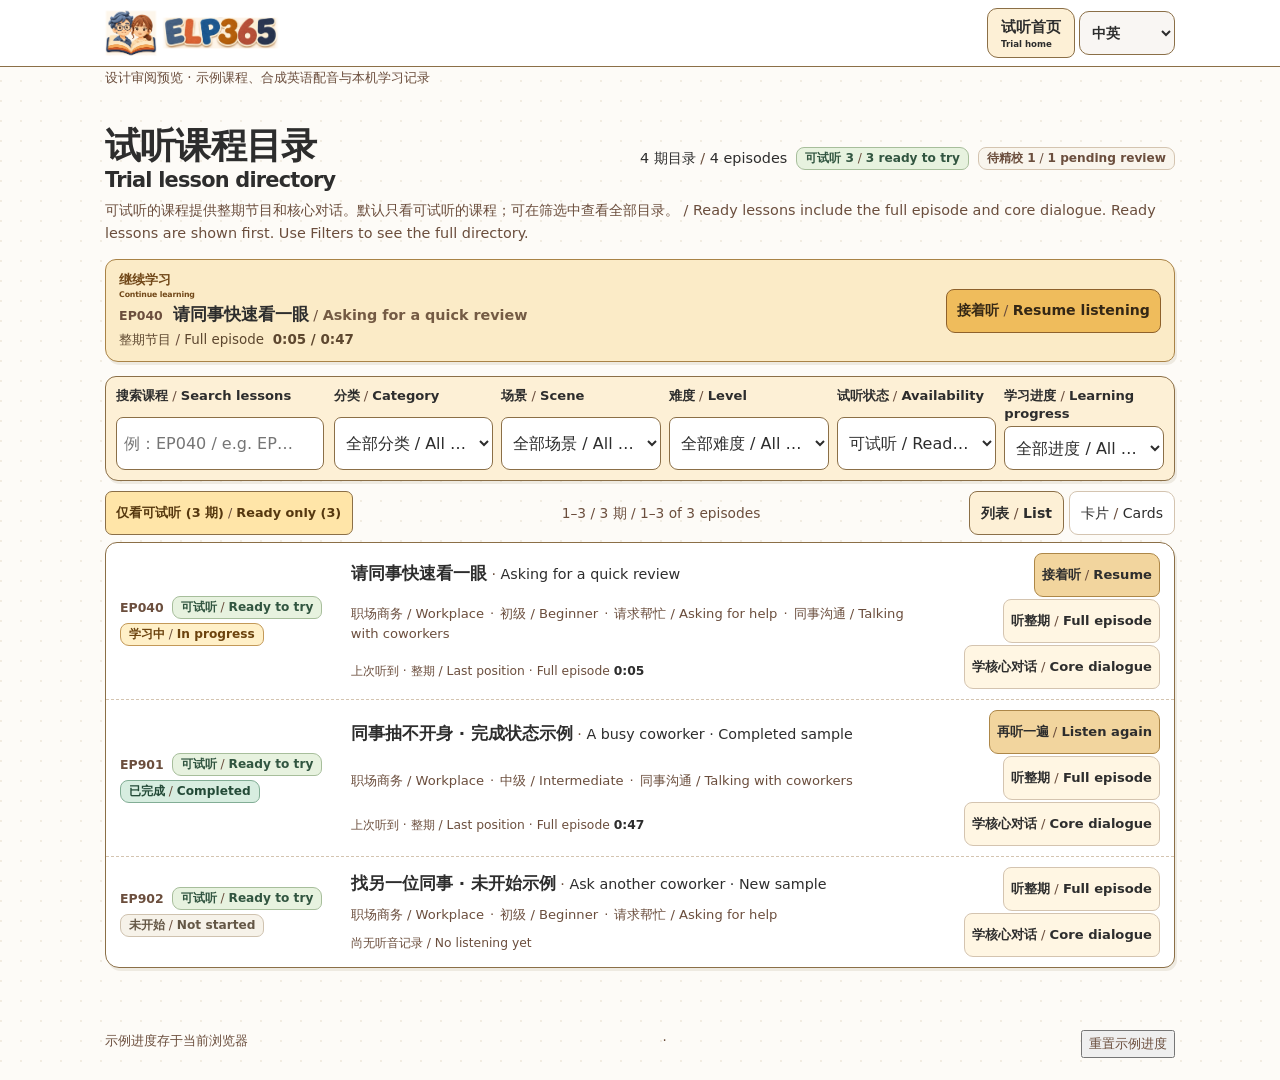
==== web/preview.html @ 99f01f4f "Add runnable ELP365 learner review preview" ====
<!doctype html>
<html lang="zh-CN">
<head>
  <meta charset="utf-8">
  <meta name="viewport" content="width=device-width,initial-scale=1">
  <title>ELP365 · 学员端审阅预览</title>
  <link rel="icon" href="./assets/elp365-logo.webp">
  <link rel="stylesheet" href="./style.css">
  <link rel="stylesheet" href="./episode-study.css">
  <link rel="stylesheet" href="./trial-directory.css">
  <link rel="stylesheet" href="./scene-render.css">
  <link rel="stylesheet" href="./member.css">
  <link rel="stylesheet" href="./brand.css">
  <script src="./preview-fixtures/recording.js" defer></script>
  <script src="./preview-fixtures/demo.js" defer></script>
  <script src="./host-motion.js" defer></script>
  <script src="./scene-render.js" defer></script>
  <script src="./episode-study.js" defer></script>
  <script src="./trial-audio.js" defer></script>
  <script src="./ep040-language.js" defer></script>
  <script src="./trial-directory.js" defer></script>
  <script src="./app.js" defer></script>
</head>
<body>
  <a class="skip" href="#content">跳到主要内容</a>
  <header class="mast">
    <div class="shell mast-inner">
      <a class="brand elp365-brand" href="#study" aria-label="ELP365">
        <span class="elp365-book" aria-hidden="true"><img src="./assets/elp365-logo.webp" alt=""></span>
        <span class="elp365-wordmark" aria-hidden="true"><img src="./assets/elp365-logo.webp" alt=""></span>
      </a>
      <nav class="main-nav" aria-label="主导航">
        <a id="nav-study" href="#study">学习</a>
        <a id="nav-resources" href="#resources">资源台账</a>
      </nav>
    </div>
  </header>
  <p class="shell tiny">设计审阅预览 · 示例课程、合成英语配音与本机学习记录</p>
  <main id="content" class="shell" tabindex="-1"><p class="loading">正在打开学习室…</p></main>
  <footer class="shell site-foot"><span id="member-sync" role="status">示例进度存于当前浏览器</span> · <button type="button" id="reset-demo">重置示例进度</button></footer>
  <audio id="episode-audio" preload="metadata"></audio>
  <audio id="episode-full-audio" preload="metadata"></audio>
  <noscript>此学习室需要启用 JavaScript。</noscript>
</body>
</html>
---- web/style.css ----
:root{
  --canvas:#fdfbf7;--paper:#ffffff;--paper-2:#f9f6f3;--ink:#2d2d2d;--dim:#6b4e3d;--line:#d4c4b0;--pen:#8b6f47;
  --amber:#e8a832;--amber-deep:#c89b5e;--amber-soft:#fdf0d6;--amber-pale:#fff6e3;
  --soft:#e7f2df;--ok:#3f6b4e;--forest:#3f6b4e;--green:#4a6b52;--light:#fffaf0;--mint:#6b9b83;
  --gold:#ffefd2;--rust:#8a3f33;--rose:#fbe7e0;--shadow:2px 3px 0 #8b6f4726;
  color-scheme:light;
}
*{box-sizing:border-box}
html{scroll-behavior:smooth}
body{margin:0;background:radial-gradient(circle at 1px 1px,#b1936a26 .75px,transparent 1px) 0 0/20px 20px,var(--canvas);color:var(--ink);font:16px/1.6 Inter,"Segoe UI",system-ui,"PingFang SC","Microsoft YaHei",sans-serif}
button,input,select,textarea{font:inherit;color:inherit}
a{color:inherit;text-underline-offset:4px}
button,a,input,select,textarea{touch-action:manipulation}
:focus-visible{outline:2px solid #b9861a;outline-offset:3px}
[hidden]{display:none!important}
h1,h2,h3,p{margin:0}
h1,h2,h3{text-wrap:balance}
p{text-wrap:pretty}
h1{font-size:clamp(28px,4.5vw,45px);line-height:1.22;letter-spacing:-.022em}
h2{font-size:clamp(22px,3vw,29px);line-height:1.3;letter-spacing:-.012em}
h3{font-size:1.05rem;line-height:1.45}
.shell{width:min(1150px,100%);margin-inline:auto;padding-inline:clamp(14px,4vw,40px)}
.skip{position:absolute;left:12px;top:-60px;background:var(--paper);padding:8px;z-index:5}
.skip:focus{top:6px}
.mast{border-bottom:1.5px solid var(--pen);background:var(--paper)}
.mast-inner{min-height:66px;display:flex;gap:clamp(10px,3vw,35px);align-items:center}
.brand{display:inline-flex;align-items:center;gap:9px;text-decoration:none;font-weight:760;letter-spacing:.025em;white-space:nowrap}
.brand-mark{width:36px;height:36px;flex:none}
.main-nav{display:flex;align-items:center;gap:4px;margin-left:auto}
.main-nav a{display:inline-flex;align-items:center;min-height:44px;padding:7px 13px;border:1px solid transparent;border-radius:10px 12px 8px 11px;font-weight:650;font-size:.93rem;text-decoration:none;white-space:nowrap}
.main-nav a[aria-current]{background:var(--amber-soft);border-color:var(--pen)}
.main-nav a:hover{background:#fdf1d8}
.local{font-size:.83rem;color:var(--dim);white-space:nowrap}
.local i{display:inline-block;width:7px;height:7px;border-radius:50%;background:var(--amber)}
main{min-height:70vh;padding-top:clamp(18px,3vw,35px);padding-bottom:48px}
.site-foot{display:flex;justify-content:space-between;gap:8px;color:var(--dim);font-size:.83rem;padding-block:14px 22px}
.loading,.muted{color:var(--dim)}
.tiny{font-size:.84rem;color:var(--dim)}
.hero{position:relative;border:1.6px solid var(--pen);border-radius:26px 22px 25px 19px / 19px 24px 20px 24px;background:linear-gradient(160deg,#fff8e8,#fdeccd);color:var(--ink);padding:clamp(16px,4.4vw,42px);display:grid;grid-template-columns:minmax(0,1.48fr) minmax(0,.9fr);gap:15px;align-items:center;box-shadow:var(--shadow)}
.hero::before{content:"";position:absolute;top:-6px;left:28px;width:62px;height:13px;background:#ecc87f99;border:1px solid #c08a4e8c;border-radius:2px 4px 2px 3px;transform:rotate(-6deg);pointer-events:none}
.hero h1{font-size:clamp(32px,5.8vw,61px)}
.hero h1 span{display:inline-block;position:relative;white-space:nowrap}
.hero h1 span::after{content:"";position:absolute;bottom:-.12em;left:0;right:9%;height:.16em;border-top:.05em solid #d59a33;border-radius:58%;transform:rotate(-4deg)}
.hero .button{margin-top:20px}
.trial-hero h1{font-size:clamp(1.75rem,5vw,2.9rem);margin-top:10px;letter-spacing:-.02em}
.trial-hero .en-title{color:var(--dim);margin:5px 0 10px}
.trial-hero .ep-blind-cover{margin:0;background:#fff8e8}
.trial-goal{margin:12px 0}
.trial-hero .trial-actions .button{margin-top:0}
.trial-actions{gap:10px}
.trial-actions .button{padding:13px 26px}
.trial-path{margin-top:16px;border-style:dashed;background:var(--paper-2);box-shadow:none}
.trial-text-link{color:var(--pen);font-weight:650;padding-block:8px}
.trial-lesson-head{margin-bottom:12px}
.trial-lesson-head h1{font-size:clamp(1.5rem,4.2vw,2.1rem);margin-top:6px;letter-spacing:-.02em}
.trial-core-tabs{display:flex;flex-wrap:wrap;gap:6px;margin:0 0 14px}
.trial-core-tabs .button{background:var(--paper-2);border-color:var(--line);border-bottom-width:2px;border-radius:9px 9px 4px 4px;color:var(--dim);font-weight:600}
.trial-core-tabs .button:hover{background:#f4efe7}
.trial-core-tabs .button[aria-pressed=true]{background:var(--paper);border-color:var(--line);border-bottom:3px solid var(--amber);color:var(--ink);font-weight:700}
.trial-core-tabs .button[aria-pressed=true]:hover{background:var(--paper)}
.trial-core-tabs [data-i18n]>span{display:block}
.trial-core-tabs [data-i18n]>span+span{font-size:.82em}
.trial-core-tabs [data-i18n]>span+span::before{content:none}
[data-trial-language=en] .trial-core-tabs [data-i18n]>span+span{font-size:inherit}
.trial-panel h3,.trial-panel textarea{margin-top:12px}
.trial-panel [data-trial-transcript],.trial-panel [data-trial-model]{margin-top:14px}
.trial-panel .cue{min-height:44px}
.trial-caption-toggle{display:inline-flex;align-items:center;gap:8px;min-height:44px;font-size:.97rem;color:var(--dim)}
.trial-caption-toggle input{width:18px;height:18px;min-height:0;accent-color:var(--amber-deep)}
.trial-audio input[type=range]{min-width:0}
.trial-panel .ep-blind-cover{margin:0}
.trial-panel .ep-office-art{max-height:105px}
.trial-words article+article{margin-top:14px;padding-top:9px;border-top:1px solid var(--line)}
.trial-download{margin-top:14px;padding-top:12px;border-top:1px dashed var(--line)}
.trial-download a{font-size:1rem}
.trial-panel [data-trial-result]{color:var(--ok);font-weight:650}
.trial-language{min-height:44px;max-width:110px;padding:4px 8px;border:1px solid var(--pen);border-radius:10px;background:var(--paper-2);font-size:.88rem;font-weight:600}
[data-i18n]>span+span::before{content:" / ";color:var(--dim);font-weight:400}
h1 [data-i18n]>span+span,h2 [data-i18n]>span+span,.main-nav [data-i18n]>span+span{display:block;font-size:.58em;line-height:1.28}
h1 [data-i18n]>span+span::before,h2 [data-i18n]>span+span::before,.main-nav [data-i18n]>span+span::before{content:none}
[data-trial-language=zh] [data-i18n]>[lang=en],[data-trial-language=en] [data-i18n]>[lang=zh],
[data-trial-language=zh] :is(.cue,.ep-notes-row)>[data-copy=en],
[data-trial-language=en] :is(.cue,.ep-notes-row)>[lang=zh],
[data-trial-language=zh] .trial-hero .en-title{display:none!important}
[data-trial-language=en] [data-i18n]>span+span::before{content:none}
[data-trial-language=en] :is(h1,h2,.main-nav) [data-i18n]>span+span{font-size:inherit}
.bear-doodle{display:block;width:100%;max-width:266px;justify-self:center;transform:rotate(2deg)}
.signal{display:flex;align-items:center;gap:4px;height:53px;margin-bottom:12px;overflow:hidden}
.signal span{flex:0 1 5px;height:var(--bar);min-width:2px;background:var(--amber);border-radius:75% 50% 70% 55%;transform:rotate(-4deg)}
.signal span:nth-child(even){transform:rotate(5deg);background:var(--amber-deep)}
.button,button.button{display:inline-flex;gap:6px;align-items:center;justify-content:center;min-height:44px;padding:11px 19px;border:1px solid var(--pen);border-radius:10px 12px 9px 11px;background:var(--paper);font-weight:600;font-size:.95rem;text-decoration:none;cursor:pointer;line-height:1.4;transition:background .15s ease,box-shadow .15s ease}
.button:hover{background:#fff2dc}
.button.primary{padding:13px 26px;background:linear-gradient(#f8bd55,#eea933);border-color:var(--pen);color:#3a2a14;box-shadow:1px 2px 0 #8b6f4740,0 6px 16px rgba(232,168,50,.28)}
.button.primary:hover{background:linear-gradient(#fbc45e,#f4b23c)}
.button.button-ghost{background:transparent;border-color:var(--amber-deep);color:var(--pen)}
.button.button-ghost:hover{background:#fff8ea}
.audio-controls .button.primary{padding:8px 16px;font-size:.9rem;box-shadow:1px 2px 0 #8b6f4733}
.ep-controls .button.primary{padding:9px 18px}
.resource-row .actions .button.primary{padding:7px 14px;font-size:.88rem}
.button.subtle{background:transparent}
.button:disabled{opacity:.48;cursor:default}
.button[aria-pressed=true]{background:var(--amber-soft);border-color:var(--amber-deep);color:var(--ink)}
.row{display:flex;gap:8px;flex-wrap:wrap;align-items:center}
.between{display:flex;align-items:center;justify-content:space-between;gap:10px;flex-wrap:wrap}
.section-top{margin:25px 0 12px}
[data-tone=peach]{--sticker:#ffe4d5}
[data-tone=mint]{--sticker:#dff1da}
[data-tone=sky]{--sticker:#e0effb}
[data-tone=lavender]{--sticker:#eee5fb}
.emoji{font-family:"Segoe UI Emoji","Apple Color Emoji","Noto Color Emoji",sans-serif;line-height:1}
.home-filters{margin-bottom:13px}
.filter-chip.button{min-height:44px;padding:6px 11px;background:var(--paper);white-space:nowrap}
.filter-chip.button:hover,.filter-chip.button[aria-pressed=true]{background:var(--sticker,#ffe4d5);border-color:var(--pen)}
.filter-chip.button[aria-pressed=true]{box-shadow:1px 2px 0 #7d534d40}
.grid-three{display:grid;grid-template-columns:repeat(3,minmax(0,1fr));gap:13px}
.card{border:1px solid var(--pen);border-radius:16px 13px 15px 11px / 13px 16px 11px 14px;background:var(--paper);min-width:0}
.lesson-card{padding:17px;display:flex;flex-direction:column;gap:10px;box-shadow:var(--shadow);border-top:5px solid var(--sticker)}
.lesson-card h3{font-size:1.18rem;line-height:1.45}
.lesson-card .en-title{font-size:.95rem;color:var(--dim);margin-top:2px}
.lesson-card .card-foot{margin-top:auto;padding-top:8px}
.ep{font-size:.77rem;font-variant-numeric:tabular-nums;letter-spacing:.06em;font-weight:700;color:var(--pen)}
.badge{display:inline-flex;align-items:center;gap:5px;border-radius:8px;background:var(--soft);padding:3px 10px;font-size:.84rem;font-weight:630;white-space:nowrap}
.badge.pending{background:var(--gold);color:#7a5210}
.badge.neutral{background:#f4ebdd;color:#6b5545}
.category-badge{background:var(--sticker);border:1px solid #8b6f4733}
.tags{display:flex;flex-wrap:wrap;gap:6px}
.scene-tag{display:inline-flex;gap:6px;align-items:center;border:1px dashed var(--line);border-radius:8px;padding:4px 10px;font-size:.82rem;color:var(--dim)}
.step-meter{display:flex;gap:3px;margin-top:2px}
.step-meter i{height:4px;flex:1;background:#efe3d2;border-radius:4px}
.step-meter i.done{background:var(--amber-deep)}
.progress-note{font-size:.86rem;color:var(--dim)}
.filters{display:grid;grid-template-columns:minmax(180px,1.45fr) repeat(3,minmax(0,1fr));gap:11px;margin:16px 0}
.filters label,.gap-field label{display:grid;gap:3px;font-size:.87rem;font-weight:650}
input,select,textarea{border:1px solid #c9b394;border-radius:9px 8px 10px 7px;background:var(--paper);padding:8px;min-height:44px;min-width:0;width:100%;font-size:16px}
input:focus,select:focus,textarea:focus{border-color:var(--amber-deep)}
.stat-line{margin-top:9px;color:var(--dim)}
.list-card{padding:0 14px}
.resource-row{display:grid;grid-template-columns:70px minmax(0,1.4fr) minmax(0,1fr) minmax(110px,.5fr);gap:8px;align-items:center;padding:14px 0;border-bottom:1px solid var(--line)}
.resource-row:last-child{border-bottom:0}
.resource-row .actions{justify-self:end}
.resource-row .actions .button{white-space:nowrap}
.resource-title{font-weight:700;overflow-wrap:anywhere}
.resource-detail{grid-column:2/-1;padding:10px 0 3px;font-size:.93rem}
.resource-detail p+p{margin-top:4px}
.resource-detail .row{margin-top:7px}
.resource-detail a{color:var(--green)}
.pagination{margin-top:12px;justify-content:center}
.crumb{font-size:.9rem;color:var(--dim);display:inline-flex;margin-bottom:9px}
.lesson-head{margin-bottom:15px}
.lesson-head .row{margin-bottom:5px}
.lesson-head p{margin-top:4px;color:var(--dim)}
.lesson-layout{display:grid;grid-template-columns:205px minmax(0,1fr);gap:17px;align-items:start}
.step-list{display:flex;flex-direction:column;gap:4px;padding:7px;background:var(--paper);border:1px solid var(--pen);border-radius:14px 11px 15px 12px;position:sticky;top:12px;box-shadow:var(--shadow)}
.step{display:grid;grid-template-columns:24px 1fr auto;gap:6px;align-items:center;padding:6px 7px;min-height:44px;border:1px solid transparent;background:transparent;border-radius:9px 7px 10px 8px;text-align:left;font-weight:640;cursor:pointer}
.step:hover,.step[aria-current]{background:#ffebc8}
.step[aria-current]{border-color:#9b715e;box-shadow:inset 2px 0 #b97c62}
.step-num,.mod{font-size:.77rem;color:var(--dim);white-space:nowrap;font-variant-numeric:tabular-nums}
.stage{min-width:0}
.stage-title{margin-bottom:9px}
.stage-title:focus{outline:none}
.stage-content{display:grid;gap:10px}
.stage-card{padding:clamp(12px,3vw,19px)}
.stage-card h3+p,.stage-card p+p{margin-top:6px}
.stage-card .row{margin-top:9px}
.stage-actions{margin-top:13px;display:flex;gap:7px;justify-content:space-between;align-items:center;flex-wrap:wrap}
.blind-card{background:#e6f1df;color:var(--ink);padding:clamp(16px,4vw,29px);box-shadow:var(--shadow)}
.blind-card .signal{margin:8px 0 4px}
.blind-card .rounds{display:flex;flex-wrap:wrap;gap:6px;margin:0 0 8px}
.rounds span{padding:3px 9px;border:1px dashed #809482;border-radius:12px 10px 13px 8px;font-size:.87rem}
.rounds .here{background:#fff5d9;color:var(--ink);border:1px solid #8c735d}
.rounds .done{background:#cfe9d3;border-style:solid}
.audio-controls{padding:8px;display:flex;gap:7px;align-items:center;flex-wrap:wrap;background:var(--paper);border:1px solid var(--line);border-radius:9px}
.audio-controls.blind{border-color:#7e9280;background:#f9f9ea;color:var(--ink)}
.audio-controls .time{font-size:.86rem;font-variant-numeric:tabular-nums;white-space:nowrap}
.audio-controls input[type=range]{width:auto;flex:1;min-width:65px;min-height:34px;padding:0;accent-color:#c89b5e}
.audio-controls progress{flex:1;min-width:32px;accent-color:#c89b5e}
.audio-controls select{width:auto;min-height:44px}
.audio-error{color:var(--rust);margin-top:5px}
.text-line{font-size:clamp(17px,2.4vw,20px);line-height:1.5;font-weight:650}
.cue-list{display:grid;gap:17px;margin-top:8px}
.cue{width:100%;border:1px solid var(--line);border-radius:10px;background:var(--paper);text-align:left;padding:14px 16px;min-height:44px;cursor:pointer;transition:background .15s ease,border-color .15s ease}
.cue:hover{background:var(--paper-2)}
.cue.current{background:#fef7e0;border-color:var(--amber-deep)}
.cue .tiny{font-size:.78rem}
.cue .en{display:block;font-size:1.08rem;font-weight:630;line-height:1.5}
.cue .zh{display:block;color:var(--dim);margin-top:6px;line-height:1.6}
.cue-list[data-lang=en] .zh{display:none}
.gloss{display:grid;grid-template-columns:repeat(2,minmax(0,1fr));gap:10px}
.gloss button{margin-top:6px}
.compare{display:grid;grid-template-columns:repeat(2,minmax(0,1fr));gap:8px;margin:7px 0}
.compare p{border-radius:8px;padding:10px 12px;overflow-wrap:anywhere}
.compare .avoid{background:var(--rose);color:#663825}
.compare .prefer{background:var(--soft)}
.compare .dim{background:#f5edde}
.compare strong{display:block;font-size:.82rem}
.subtext{border-left:3px solid #cda86d;padding-left:9px;margin:7px 0;font-weight:640}
.pattern{background:var(--amber-soft);border-radius:8px;padding:9px 11px;font-weight:700;overflow-wrap:anywhere;margin:6px 0}
.gap-field{margin:8px 0}
.gap-feedback{color:var(--dim);font-size:.9rem}
.gap-feedback.correct{color:#3f6b4e}
.gap-feedback.wrong{color:#80503a}
textarea{min-height:90px;resize:vertical}
.reference{margin-top:8px;padding:12px;background:var(--amber-pale);border:1px solid var(--line);border-radius:10px}
details summary{cursor:pointer;min-height:34px;font-weight:650}
details p{margin-top:3px}
.empty{padding:17px;color:var(--dim)}
.sr{position:absolute;width:1px;height:1px;margin:-1px;overflow:hidden;clip-path:inset(50%);white-space:nowrap}
@media(max-width:820px){
  .lesson-layout{grid-template-columns:170px minmax(0,1fr);gap:10px}
  .resource-row{grid-template-columns:57px minmax(0,1fr) minmax(0,.8fr) auto}
}
@media(max-width:630px){
  .mast-inner{gap:6px;min-height:56px}.main-nav a{padding:6px 8px}.local{display:none}
  .hero{grid-template-columns:minmax(0,1fr) minmax(96px,.65fr);gap:4px}
  .hero h1 span{display:block;width:max-content;max-width:100%}
  .hero .button{margin-top:15px}
  .bear-doodle{max-width:154px}
  .grid-three,.lesson-layout{grid-template-columns:1fr}
  .step-list{display:grid;grid-template-columns:repeat(4,minmax(0,1fr));position:static}
  .step{display:flex;justify-content:center;padding:5px 2px;gap:3px;font-size:.87rem}
  .step .mod{display:none}
  .filters{grid-template-columns:repeat(2,minmax(0,1fr))}
  .resource-row{grid-template-columns:53px minmax(0,1fr) auto}
  .resource-row .resource-meta{grid-column:2/-1;grid-row:2}
  .resource-row .actions{grid-column:3;grid-row:1}
  .resource-detail{grid-column:1/-1;grid-row:3}
  .list-card{padding:0 9px}
}
@media(max-width:365px){
  [data-trial-language] .mast-inner{flex-wrap:wrap;justify-content:space-between;gap:2px 6px}
  [data-trial-language] .main-nav{margin-left:auto;gap:2px}
  [data-trial-language] .main-nav a{padding-inline:5px;font-size:.79rem}
  [data-trial-language] .trial-language{width:95px;max-width:95px;padding-inline:4px}
  .brand-mark{width:29px;height:29px}.mast-inner{min-height:52px}
  .hero h1{font-size:clamp(1.75rem,8vw,2rem)}
  .trial-hero .ep-office-art{max-height:120px}
  .filter-chip.button{padding-inline:8px}
  .step{font-size:.82rem}.step-num{font-size:.71rem}
  .gloss,.compare{grid-template-columns:1fr}
  .resource-row .actions .button{padding-inline:6px;font-size:.8rem}
}
@media(max-width:650px){
  .hero.trial-hero{grid-template-columns:minmax(0,1fr);gap:14px}
  .trial-hero .ep-office-art{max-height:134px}
  [data-trial-language] .brand [data-i18n]>span+span{display:block;font-size:.68em;line-height:1.15}
  [data-trial-language] .brand [data-i18n]>span+span::before{content:none}
  [data-trial-language=en] .brand [data-i18n]>span+span{font-size:inherit}
  [data-trial-language] .trial-language{flex:none;width:95px;max-width:95px}
  .trial-core-tabs{display:grid;grid-template-columns:repeat(3,minmax(0,1fr));gap:6px}
  .trial-core-tabs .button{padding-inline:6px;line-height:1.4}
}
@media(prefers-reduced-motion:reduce){html{scroll-behavior:auto}}

.trial-title-en{display:block!important;font-size:.56em;line-height:1.3;margin-top:5px;color:var(--dim);white-space:normal!important;overflow-wrap:anywhere}
.hero h1 .trial-title-zh,.hero h1 .trial-title-en{white-space:normal}
.hero h1 .trial-title-en::after{content:none}
[data-trial-language=en] .trial-title-en{font-size:inherit;color:inherit;margin-top:0}
[data-trial-language=zh] :is(.trial-title-en,[data-trial-translation=en]),
[data-trial-language=en] :is(.trial-title-zh,[data-trial-translation=zh]){display:none!important}
.trial-goal span[data-i18n]{display:block}
.trial-goal span[data-i18n]>span+span{display:block;font-size:.86em;color:var(--dim);margin-top:2px}
.trial-goal span[data-i18n]>span+span::before{content:none}
[data-trial-language=en] .trial-goal span[data-i18n]>span+span{font-size:inherit;color:inherit;margin-top:0}
.trial-scene{margin:0;background:var(--amber-soft);border:1px solid var(--line);overflow:hidden;border-radius:12px}
.trial-scene img{width:100%;height:auto;display:block}
.trial-panel>.trial-scene,.trial-still>.trial-scene,.trial-handout>.trial-scene{max-width:768px;margin-inline:auto}
.trial-scene img{object-fit:contain}
.trial-directory-card{overflow:hidden;box-shadow:var(--shadow)}
.trial-directory-cover{display:block}
.trial-directory-cover .trial-scene{border:0;border-radius:0}
.trial-directory-cover img{aspect-ratio:3/2}
.trial-directory-body{display:grid;gap:14px;padding:16px}
.trial-directory-body .trial-title-en{font-size:.8em;font-weight:500}
.trial-directory-body .button{padding:8px 10px}
.trial-directory-body .button [data-i18n]>span+span{display:block;font-size:.76em}
.trial-directory-body .button [data-i18n]>span+span::before{content:none}
[data-trial-language=en] .trial-directory-body .button [data-i18n]>span+span{font-size:inherit}
.trial-handout-logo{display:grid;justify-items:center;font-size:.75rem;color:var(--dim)}
.trial-handout-logo img{width:78px;border:1px solid var(--line);border-radius:9px}
.trial-handout .trial-scene{margin-top:12px}
.trial-handout .ep-notes-row p{margin-top:6px}
.guide-notice{margin-top:8px}
.trial-words .button{margin-top:8px}
.trial-download .trial-text-link{display:inline-flex;align-items:center;min-height:44px}
@media(max-width:650px){
  .trial-actions{display:grid;grid-template-columns:minmax(0,1fr)}
  .trial-actions .button{text-align:center}
}
#account-nav:not([hidden]){display:flex;gap:.45rem;align-items:center;flex-wrap:wrap;font-size:.8rem;overflow-wrap:anywhere}
#account-nav button{font:inherit;background:#fffaf0;border:1px solid #a98455;border-radius:.5rem;padding:.22rem .42rem;color:inherit;cursor:pointer}

/* Learning path and shared listening preferences. */
.learn-steps,.listen-modes{display:flex;align-items:center;gap:.35rem;flex-wrap:wrap}
.learn-steps a,.listen-modes button{font:inherit;font-size:.82rem;border:1px solid var(--line);border-radius:7px 9px;padding:.35rem .65rem;background:var(--paper);text-decoration:none;color:var(--ink)}
.learn-steps a[aria-current=page],.listen-modes button[aria-pressed=true]{background:#ffdf97;border-color:#a67c40;color:#442c0f;font-weight:750}
.listen-modes{margin:.5rem 0 .75rem}.listen-modes button{cursor:pointer}
.listen-modes:has(+.ep-full-simple)+.ep-full-simple .ep-options{display:none}
.core-thumb{width:46px;height:36px;object-fit:cover;border-radius:6px;border:1px solid var(--line)}
.core-cue-count{font-size:.78rem;white-space:nowrap;color:var(--dim);font-variant-numeric:tabular-nums}
.trial-audio .core-thumb,.trial-audio .core-cue-count{flex:none}
[data-core-mode=dual] .cue>[lang]{display:block!important}
[data-core-mode=en] .cue>[lang=en]{display:block!important}
[data-core-mode=en] .cue>[lang=zh]{display:none!important}
.core-blind{display:grid;place-items:center;position:relative;overflow:hidden;border-radius:9px}
.core-blind :is(img,svg){display:block;max-height:230px;object-fit:contain;margin-inline:auto}
.core-blind p{position:absolute;inset:auto auto .5rem;background:#fff9e6e8;backdrop-filter:blur(6px);border-radius:7px;padding:.3rem .6rem;color:var(--ink);font-size:.82rem}
.ep-blind-view::after{content:"♬";position:absolute;z-index:8;bottom:10px;right:10px;pointer-events:none;background:#fff3d6c9;backdrop-filter:blur(6px);padding:.16rem .5rem;border-radius:7px}
@media(max-width:580px){.listen-modes button,.learn-steps a{padding:.25rem .42rem;font-size:.75rem}
  .trial-audio{display:flex;flex-wrap:wrap;gap:5px}.trial-audio [data-seek]{flex:1;min-width:69px}.trial-audio .time,.core-cue-count{font-size:.69rem}
  .mast #account-nav{min-width:0;max-width:100%;flex-wrap:wrap;flex-basis:100%;justify-content:flex-end}
  .mast #account-nav :is(a,button){white-space:nowrap}
}
---- web/episode-study.css ----
.ep-brand-mark{width:47px;height:36px;flex:none;border:1px solid var(--pen);border-radius:11px 8px 12px 10px;overflow:hidden;background:#ffecd1;display:grid;align-items:end}
.ep-brand-mark img{display:block;width:100%;height:auto}
.ep-brand-pair{display:block;width:100%;height:auto;max-width:294px;justify-self:center;filter:drop-shadow(0 5px 2px #71524425)}
.ep-mode-tabs{margin:0 0 13px}
.ep-mode-tabs{margin:0 0 14px}
.ep-mode-tabs .button[aria-pressed=true]{background:var(--amber-soft);border-color:var(--amber-deep);box-shadow:1px 2px 0 #8b6f4730}
.ep-full{display:grid;grid-template-columns:minmax(0,2.15fr) minmax(185px,.85fr);gap:12px;align-items:start}
.ep-watch{min-width:0;overflow:hidden;box-shadow:var(--shadow)}
.ep-stage{position:relative;background:#fae4c2;overflow:hidden;isolation:isolate;border-bottom:1px solid var(--line)}
.ep-stage[data-scene=office]{background:#e8f0df}
.ep-stage[data-transition=fade] :is([data-ep-studio],[data-ep-office]){opacity:calc(1 - var(--scene-in,0))}
.ep-stage[data-transition=slide] :is([data-ep-studio],[data-ep-office]){translate:calc(var(--scene-in,0)*14%) 0;opacity:calc(1 - var(--scene-in,0))}
.ep-scene-name{position:absolute;top:9px;left:9px;z-index:7;max-width:min(65%,calc(100% - 96px));background:#fff7e7;color:#563723;border:1px solid #b89870;border-radius:8px 5px 9px 6px;padding:.2em .55em;box-shadow:1px 2px 0 #75502b35;line-height:1.2;font:600 clamp(.88rem,2.8vw,1.24rem)/1.2 'Segoe Print','Kaiti SC',KaiTi,STKaiti,cursive;pointer-events:none}
.ep-scene-name span{display:grid;grid-template-columns:minmax(0,max-content)}
.ep-scene-name span::after,.ep-scene-name b{grid-area:1/1;white-space:nowrap;overflow:hidden}
.ep-scene-name span::after{content:attr(data-heading);visibility:hidden}
.ep-scene-name b{font-weight:inherit;text-overflow:ellipsis}
.ep-scene-name span[data-heading=""]{display:none}
.ep-scene-name span:not([data-heading=""])+[lang=en]{font-size:.79em}
.ep-scene-name[data-chapter-flash]{background:#ffdda0;box-shadow:1px 2px 0 #ab793d65}
.ep-studio{position:relative;min-height:232px;height:clamp(232px,33vw,342px);background:radial-gradient(ellipse at 48% 50%,#fff4d7 8%,#fae2bb 72%)}
.ep-air{position:absolute;right:10px;top:10px;transform:rotate(-2deg);z-index:4;background:var(--amber);border:1px solid #8b6f47;border-radius:7px 9px 6px 8px;padding:2px 8px;font-weight:750;letter-spacing:.09em;font-size:.78rem;color:#3a2a14;white-space:nowrap}
.ep-wall-lines{position:absolute;inset:28px 9% 22%;border:1px dashed #b99d7a;border-radius:18px 13px 20px 15px;opacity:.7;transform:rotate(-1deg)}
.ep-studio-cast{position:absolute;z-index:2;bottom:13px;left:8%;right:8%;display:flex;align-items:flex-end;justify-content:center;gap:4%;height:83%}
.ep-host{position:relative;flex:0 1 43%;max-width:192px;max-height:100%;aspect-ratio:3/4;min-width:0}
.ep-sprite{position:relative;overflow:hidden;width:100%;height:100%;transform-origin:center bottom}
.ep-sprite img{position:absolute;width:200%;height:100%;max-width:none;left:0;bottom:0}
.ep-sprite canvas{position:absolute;inset:0;width:100%;height:100%}
.ep-sprite img.ep-motion-source{opacity:0}
.ep-host.erica img{left:-100%}
.ep-nameplates{position:relative;display:none;min-height:1.75rem;background:#fae4c2;border-bottom:1px solid var(--line)}
.ep-stage[data-scene=studio]:not([data-composed=true])+.ep-nameplates,
.ep-stage[data-composed-nameplates]+.ep-nameplates{display:block}
.ep-native-names{position:absolute;inset:0 8%;display:flex;align-items:center;justify-content:center;gap:4%}
.ep-stage[data-composed=true]+.ep-nameplates .ep-native-names{display:none}
.ep-name-seat{flex:0 1 43%;max-width:192px;min-width:0;display:grid;place-items:center;transition:translate .32s ease}
.ep-stage.has-board+.ep-nameplates [data-name-host=marco]{translate:-52% 0}
.ep-stage.has-board+.ep-nameplates [data-name-host=erica]{translate:52% 0}
.ep-composed-names{position:absolute;inset:0}
.ep-host-name{padding:1px 7px;border-radius:6px;background:#fff2d9;border:1px solid #a8836b;color:#432e23;font-size:.75rem;line-height:1.35;font-weight:650;white-space:nowrap;max-width:5rem;overflow:hidden;text-overflow:ellipsis}
.ep-composed-names .ep-host-name{position:absolute;top:50%;left:clamp(2.6rem,var(--name-x,50%),calc(100% - 2.6rem));transform:translate(-50%,-50%)}
.ep-mic{position:absolute;bottom:12px;z-index:3;right:0;width:32px;height:49px;color:#6b7770;transform:rotate(-6deg)}
.ep-host.erica .ep-mic{left:0;right:auto;transform:rotate(6deg)}
.ep-mic svg{display:block;width:100%;height:100%;fill:#b5c5b8;stroke:currentColor;stroke-width:2;stroke-linecap:round;stroke-linejoin:round}
.ep-desk{position:absolute;z-index:1;bottom:0;left:4%;right:4%;height:35px;border:1px solid #916d55;border-radius:8px 5px 0 0;background:#d9ad83;box-shadow:inset 0 5px 0 #efd0a6}
.ep-stage[data-speaker=marco]+.ep-nameplates [data-name-host=marco] .ep-host-name,
.ep-stage[data-speaker=erica]+.ep-nameplates [data-name-host=erica] .ep-host-name,
.ep-composed-names [data-speaking=true]{background:#ffe4a4;border-color:#9a714b}
.ep-stage[data-speaker=marco] .ep-host.marco .ep-mic,.ep-stage[data-speaker=erica] .ep-host.erica .ep-mic{color:#436953}
.ep-stage:not([data-host-motion]).is-playing[data-speaker=marco] .ep-host.marco .ep-sprite,.ep-stage:not([data-host-motion]).is-playing[data-speaker=erica] .ep-host.erica .ep-sprite{animation:ep-voice-nod 900ms ease-in-out infinite}
.ep-office-art{width:100%;height:auto;display:block;max-height:342px}
.ep-office .ep-office-art{min-height:195px}
.ep-office .ep-actor{transform-box:fill-box;transform-origin:center bottom}
.ep-stage:not([data-host-motion]).is-playing[data-speaker=rachel] .ep-rachel,.ep-stage:not([data-host-motion]).is-playing[data-speaker=colleague] .ep-colleague{animation:ep-voice-nod 950ms ease-in-out infinite}
.ep-practice-office{background:#fbf1df;border:1px solid #e0d0b8;border-radius:14px;margin:0 0 12px}
.ep-practice-office .ep-office-art{min-height:0;max-height:220px}
@keyframes ep-voice-nod{0%,100%{transform:none}50%{transform:translateY(-2px) rotate(-.65deg)}}
.ep-office-beat{position:absolute;right:8%;bottom:20%;width:40px;height:40px;background:#fff1d5;border:1px solid #aa8d70;border-radius:9px;transform:rotate(4deg);color:#795849}
.ep-office-beat svg{width:100%;height:100%;padding:4px}
.ep-blind-cover{margin:10px 0;background:#edf3e6;border:1px solid #8d9d87;border-radius:10px 14px 9px 12px;overflow:hidden}
.ep-blind-cover .ep-office-art{max-height:245px}
.ep-office-gesture,.ep-office-spark{transform-box:fill-box;transform-origin:left center}
@media(prefers-reduced-motion:no-preference){
  .ep-cover-animated .ep-office-gesture,.blind-card .is-listening .ep-office-gesture{animation:ep-paper-wave 3.4s ease-in-out 2}
  .ep-cover-animated .ep-office-spark,.blind-card .is-listening .ep-office-spark{animation:ep-sketch-spark 3.4s ease-in-out 2}
}
@keyframes ep-paper-wave{0%,100%{transform:none}35%,65%{transform:rotate(-9deg) translateY(-3px)}}
@keyframes ep-sketch-spark{0%,100%{opacity:.38;transform:none}45%,60%{opacity:1;transform:translate(3px,-3px)}}
.ep-word-sticker,.ep-example-card{position:absolute;z-index:6;padding:5px 7px;max-width:46%;overflow-wrap:anywhere;border-radius:8px 6px 9px 7px;box-shadow:1px 2px 0 #67513b30}
.ep-word-sticker{right:10px;top:8px;transform:rotate(2deg);background:#ffeaae;color:#553b24;border:1px solid #a37f4e;font-size:.78rem}
.ep-word-sticker strong{display:block;font-size:.96rem}
.ep-example-card{display:flex;align-items:center;gap:5px;left:8px;bottom:9px;background:#fff4da;color:#62473e;border:1px solid #a68970;min-height:39px;font-size:.75rem;transform:rotate(-2deg)}
.ep-example-card svg{display:block;width:34px;height:34px}
.ep-example-copy{display:grid;gap:3px;min-width:0;line-height:1.35}
.ep-example-copy [lang="en"]{font-weight:650}
.ep-caption{padding:12px 16px;background:var(--paper-2);border-top:1px dashed var(--line);border-bottom:1px dashed var(--line)}
.ep-caption [data-ep-en]{font-size:clamp(16px,2.5vw,20px);font-weight:620;line-height:1.48}
.ep-caption [data-ep-zh]{margin-top:5px;color:var(--dim);line-height:1.6}
.ep-caption-note{font-size:.9rem;color:#654619;border-left:2px solid #b98b40;padding-left:8px;margin:6px 0 0}
.ep-caption mark{border-radius:4px;padding:0 2px;background:#ffeec2;color:#3f2f1c}
.ep-controls,.ep-options{padding:8px 10px;background:var(--paper-2)}
.ep-options{padding-top:0}
.ep-controls input[type=range]{width:auto;flex:1;min-width:62px;min-height:34px;accent-color:#c89b5e;padding:0}
.ep-controls select,.ep-options select{width:auto;padding:5px 7px}
.ep-options label,.ep-compare-controls label{display:inline-flex;gap:7px;align-items:center;min-height:44px;font-size:.95rem;color:var(--dim)}
.ep-options input,.ep-compare-controls input{width:18px;height:18px;min-height:0;accent-color:var(--amber-deep)}
.ep-clock{white-space:nowrap;font-variant-numeric:tabular-nums}
.ep-error{padding:0 10px 8px}
.ep-chapter-list{padding:8px;display:grid;gap:5px}
.ep-chapter-list h2{font-size:1.06rem;margin:3px 3px 1px}
.ep-chapter-list .ep-chapter{width:100%;justify-content:flex-start;text-align:left;padding:6px 8px;border-color:var(--line)}
.ep-chapter-list .ep-chapter[aria-current]{background:#ffe2b1;border-color:#aa805f}
.ep-transcript{grid-column:1/-1}
.ep-full.ep-full-simple{grid-template-columns:minmax(0,1fr)}
.ep-anchor-bar{margin:3px 0 11px}
.ep-notes-row{padding:9px 0;border-top:1px dashed var(--line)}
.ep-notes-row .button,.ep-notes-section .gloss .button{margin-top:6px}
.ep-notes-section .gloss{margin-top:6px}
@media(max-width:660px){
  .ep-full{grid-template-columns:minmax(0,1fr);gap:9px}
  .ep-chapter-list{grid-template-columns:repeat(2,minmax(0,1fr))}
  .ep-chapter-list h2{grid-column:1/-1}
  .ep-studio{min-height:182px;height:clamp(182px,54vw,255px)}
  .ep-studio-cast{height:75%;left:11%;right:11%}
  .ep-host,.ep-name-seat{max-width:129px}
  .ep-native-names{inset-inline:11%}
  .ep-mic{width:24px;height:37px}
  .ep-studio .ep-air{top:8px;font-size:.68rem}
  .ep-full-simple .ep-stage{aspect-ratio:3/2}
  .ep-nameplates{display:block}
  .ep-stage:not([data-scene=studio])+.ep-nameplates .ep-native-names{visibility:hidden}
  .ep-example-dock{height:7.5rem;grid-template-rows:minmax(0,1fr)}
  .ep-caption-slot{height:9.5rem;overflow:auto;overscroll-behavior:contain;background:var(--paper-2)}
  .ep-caption{min-height:100%}
  .ep-example-card svg{width:25px;height:25px}
  .ep-brand-pair{max-width:153px}
}
@media(max-width:380px){
  .ep-brand-mark{width:33px;height:29px}
  .ep-chapter-list .ep-chapter,.ep-mode-tabs .button{padding-inline:6px;font-size:.84rem}
  .ep-word-sticker{right:6px;font-size:.7rem}
  .ep-word-sticker strong{font-size:.82rem}
}
@media(prefers-reduced-motion:reduce){
  .ep-stage .ep-sprite,.ep-stage .ep-actor{animation:none!important}
}
.ep-full-simple .ep-watch{width:min(100%,780px);margin-inline:auto}
.ep-full-simple .ep-studio{height:auto;min-height:0;aspect-ratio:3/2}
.ep-animated-scene{position:relative;width:100%;aspect-ratio:3/2}
.ep-animated-scene img,.ep-animated-scene canvas{display:block;width:100%;height:100%;object-fit:contain}
.ep-animated-scene canvas{position:absolute;inset:0}
.ep-studio-cast{bottom:0;align-items:flex-end}
.ep-host{translate:0 -1%;transition:translate .32s ease,scale .32s ease}
.ep-desk{z-index:3;left:3%;right:3%;height:10%;border-radius:14px 14px 0 0;box-shadow:inset 0 4px #efd0a6,0 -1px 0 #916d5555;pointer-events:none}
.ep-chalkboard{position:absolute;z-index:1;top:max(54px,17%);width:64%;left:18%;min-height:40%;display:flex;flex-direction:column;justify-content:center;align-items:center;gap:.18em;padding:2.5%;border:4px solid #a76f4b;border-radius:9px;background:#284237;color:#fff5d2;text-align:center;box-shadow:0 4px #71513c50;font-size:clamp(.78rem,2.4vw,1rem);line-height:1.45;overflow-wrap:anywhere}
.ep-chalkboard strong{font-size:1.4em;color:#ffdda5;min-height:1.3em}
.ep-chalkboard [data-board-zh]{font-size:1.16em}
.ep-chalkboard [data-board-example]{font-weight:400;font-style:italic;min-height:2.6em}
.ep-chalkboard [data-board-example]:empty{display:none}
@media(max-width:660px){
  .ep-stage.ep-teaching-layout,.ep-stage.ep-teaching-layout .ep-studio{width:100%;min-height:324px}
  .ep-chalkboard{top:max(64px,17%);left:8%;width:84%;min-height:34%;padding:10px}
}
.has-board .ep-studio-cast{bottom:8%}
.has-board .ep-host{transform-origin:center bottom;scale:.53;transition:none}
.has-board .ep-host.marco{translate:-52% -1%}
.has-board .ep-host.erica{translate:52% -1%}
.has-board .ep-example-card{bottom:3%;left:50%;max-width:52%;z-index:4;transform:translateX(-50%) rotate(-1deg)}
.ep-layered-scene>.ep-scene-puppet{position:absolute;left:var(--actor-x);bottom:var(--actor-floor);width:var(--actor-w);height:auto;transform-origin:center 90%;transform:translate(-50%,var(--puppet-lift,0px)) rotate(var(--puppet-turn,0deg));filter:drop-shadow(2px 4px 3px #38251840)}
.ep-layered-scene>.ep-scene-puppet[data-pose]{transform:translateX(calc(-50% + var(--puppet-shift,0%))) perspective(650px) rotateY(var(--puppet-angle,0deg)) scaleX(var(--puppet-facing,1))}
.ep-stage.ep-use-still [data-ep-office],.ep-stage.ep-use-still .sc-composed{visibility:hidden}
.ep-stage.ep-use-still .ep-blind-office:not([hidden]){display:grid;place-items:center;z-index:9}
.ep-blind-office img{width:100%;height:100%;object-fit:contain}
.cue mark{background:#ffe3a0;color:#392611;border-radius:3px;padding:0 .08em}
@media(prefers-reduced-motion:reduce){.ep-host,.ep-name-seat{transition:none}}
.ep-example-probe{visibility:hidden;pointer-events:none}
.ep-example-dock{display:grid;grid-template-columns:minmax(0,1fr);place-items:center;padding:0 8px;background:#fff2dc}
.ep-example-dock .ep-example-card.ep-card-docked{position:static;transform:none;margin:4px 0;width:fit-content!important;max-width:100%;max-height:calc(100% - 8px);min-height:0;overflow:auto;overscroll-behavior:contain}
.ep-example-dock .ep-example-card.ep-card-docked [data-ep-art]:empty{display:none}
@media(min-width:661px){.ep-example-dock:not(:has(.ep-example-card:not([hidden]))){display:none}}

[data-ep-fullscreen]{min-height:40px;padding:7px 12px;white-space:nowrap}
.ep-watch:fullscreen{
  box-sizing:border-box;width:100%;height:100%;max-width:none;margin:0;padding:0;
  display:flex;flex-direction:column;align-items:center;overflow:auto;
  border:0;border-radius:0;background:#201a17;box-shadow:none
}
.ep-watch:fullscreen .ep-screen{
  flex:1;min-height:132px;width:100%;min-width:0;
  container-type:size;display:flex;flex-direction:column;align-items:center;justify-content:center;overflow:hidden
}
.ep-watch:fullscreen .ep-stage{
  width:min(100cqw,calc(150cqh - 2.7rem));aspect-ratio:3/2;border:0
}
.ep-watch:fullscreen .ep-nameplates{width:min(100cqw,calc(150cqh - 2.7rem));flex:none}
.ep-watch:fullscreen .ep-studio{height:auto;min-height:0;aspect-ratio:3/2}
.ep-watch:fullscreen .ep-caption-slot,.ep-watch:fullscreen .ep-example-dock,.ep-watch:fullscreen .ep-controls,
.ep-watch:fullscreen .ep-options,.ep-watch:fullscreen .ep-error{
  box-sizing:border-box;width:min(100%,1080px);flex-shrink:0
}
.ep-watch:fullscreen .ep-caption{max-height:34vh;overflow:auto}

.ep-practice-office,[data-trial-stage]{position:relative;overflow:hidden}
.ep-dialogue-logo{position:absolute;right:2%;bottom:3%;z-index:7;width:clamp(30.6667px,8.6667%,68px);height:auto;pointer-events:none}
.ep-stage:not([data-scene=office])>.ep-dialogue-logo,.ep-blind-view>.ep-dialogue-logo{display:none}
.ep-logo-book{transform-box:fill-box;transform-origin:center bottom}
.ep-logo-glyph{transform-box:fill-box;transform-origin:center;font:900 43px/1 'Arial Black',system-ui,sans-serif}
.ep-logo-page{opacity:0;transform-box:fill-box;transform-origin:left bottom}
@media(prefers-reduced-motion:no-preference){
  .is-playing>.ep-dialogue-logo .ep-logo-book{animation:ep-logo-book 4.8s ease-in-out infinite}
  .is-playing>.ep-dialogue-logo .ep-logo-page{animation:ep-logo-turn-page 4.8s ease-in-out infinite}
  .is-playing>.ep-dialogue-logo .ep-logo-glyph{animation:ep-logo-letter 6.4s calc(var(--letter)*.12s) both infinite}
  @keyframes ep-logo-book{0%,48%,79%,100%{transform:none}62%{transform:translateY(-4%) rotate(-3deg)}}
  @keyframes ep-logo-turn-page{
    0%,48%,75%,100%{opacity:0;transform:scaleX(.15) skewY(0deg)}
    51%{opacity:1;transform:scaleX(1) skewY(-3deg)}
    64%{opacity:1;transform:scaleX(-.48) skewY(18deg)}
    71%{opacity:.7;transform:scaleX(-.85) skewY(4deg)}
  }
  @keyframes ep-logo-letter{
    0%,100%{opacity:0;transform:translate(-145%,-30%) rotate(-14deg)}
    6%{opacity:1;transform:translate(4%,-35%) rotate(7deg)}
    12%,66%{opacity:1;transform:none}
    71%{opacity:1;transform:translateY(-44%) rotate(-8deg)}
    79%,96%{opacity:0;transform:translate(125%,120%) rotate(15deg)}
  }
}
.ep-watch:fullscreen .ep-options{padding-bottom:12px}
@media(max-width:799px),(hover:none),(pointer:coarse){
  .ep-watch:not(:fullscreen) [data-ep-fullscreen]{display:none}
}
---- web/trial-directory.css ----
.elp-trial-dir {
  --td-edge:var(--pen,#8b6f47);
  --td-line:var(--line,#d4c4b0);
  --td-muted:var(--dim,#6b4e3d);
  --td-paper:var(--paper,#fff);
  --td-cream:var(--amber-soft,#fdf0d6);
  --td-shadow:2px 3px 0 #8b6f4720;
  min-width:0;
}
.elp-trial-dir :is(button, select, input) {
  min-width:0;
  min-height:44px;
}
.elp-trial-dir button {
  padding:5px 11px;
  border:1px solid var(--td-line);
  border-radius:8px 10px 8px 9px;
  background:var(--td-paper);
  cursor:pointer;
  font-size:.88rem;
}
.elp-trial-dir button:not(:disabled):hover {background:var(--td-cream)}
.elp-trial-dir button:disabled {opacity:.48;cursor:default}
.elp-trial-dir .td-head {
  display:grid;
  grid-template-columns:minmax(0,1fr) auto;
  align-items:center;
  gap:5px 16px;
  margin-bottom:14px;
}
.elp-trial-dir .td-head h1 {font-size:clamp(1.48rem,4vw,2.25rem)}
.elp-trial-dir .td-total {display:flex;align-items:center;flex-wrap:wrap;gap:5px 9px;font-size:.9rem}
.elp-trial-dir .td-description {grid-column:1/-1;color:var(--td-muted);font-size:.9rem;line-height:1.6}
.elp-trial-dir .td-controls {
  display:grid;
  grid-template-columns:minmax(170px,1.65fr) repeat(4,minmax(0,1fr));
  gap:10px;
  padding:10px;
  border:1px solid var(--td-edge);
  border-radius:11px 14px 10px 13px;
  background:var(--td-cream);
  box-shadow:var(--td-shadow);
}
.elp-trial-dir .td-field {display:grid;gap:3px;min-width:0;font-size:.82rem;font-weight:650;line-height:1.4}
@media (min-width:770px) {
  .elp-trial-dir .td-controls.td-with-progress {grid-template-columns:minmax(150px,1.45fr) repeat(5,minmax(0,1fr))}
}
.elp-trial-dir .td-field :is(input,select) {
  width:100%;
  padding:4px 7px;
  border:1px solid var(--td-edge);
  border-radius:7px 9px 8px 9px;
  background:var(--td-paper);
  font-size:1rem;
  font-weight:400;
  text-overflow:ellipsis;
}
.elp-trial-dir .td-toolbar {
  display:flex;
  justify-content:space-between;
  align-items:center;
  flex-wrap:wrap;
  gap:4px 8px;
  margin:10px 0 7px;
}
.elp-trial-dir .td-count {color:var(--td-muted);font-size:.86rem;scroll-margin-top:8px}
.elp-trial-dir .td-views,.elp-trial-dir .td-pages {display:flex;align-items:center;gap:5px}
.elp-trial-dir .td-views button[aria-pressed=true] {background:var(--td-cream);border-color:var(--td-edge);font-weight:700}
.elp-trial-dir .td-results {
  list-style:none;
  margin:0;
  padding:0;
  border:1px solid var(--td-edge);
  border-radius:12px 15px 11px 14px;
  background:var(--td-paper);
  box-shadow:var(--td-shadow);
}
.elp-trial-dir .td-item {min-width:0;padding:10px 14px}
.elp-trial-dir [data-view=list] .td-item + .td-item {border-top:1px dashed var(--td-line)}
.elp-trial-dir .td-body {min-width:0;display:grid;gap:5px 14px;align-items:center}
.elp-trial-dir .td-item-head {display:flex;align-items:center;flex-wrap:wrap;gap:4px 8px}
.elp-trial-dir .td-episode {color:var(--td-muted);font-size:.78rem;font-weight:750;font-variant-numeric:tabular-nums}
.elp-trial-dir .td-badge {
  display:inline-block;
  padding:2px 8px;
  border:1px solid var(--td-line);
  border-radius:8px 9px 7px 9px;
  font-size:.76rem;
  font-weight:700;
  line-height:1.4;
}
.elp-trial-dir .td-ready {color:#315540;background:#e7f2df;border-color:#a7be9b}
.elp-trial-dir .td-pending {color:var(--td-muted);background:#f9f5ed}
.elp-trial-dir .td-title {font-size:1.04rem;letter-spacing:0;line-height:1.42;overflow-wrap:anywhere}
.elp-trial-dir .td-title [data-i18n]>span+span {display:inline;font-size:.86em;font-weight:500}
[data-trial-language=en] .elp-trial-dir .td-title [data-i18n]>span+span {font-size:inherit;font-weight:inherit}
.elp-trial-dir .td-title [data-i18n]>span+span::before {content:" · "}
[data-trial-language=en] .elp-trial-dir .td-title [data-i18n]>span+span::before {content:none}
.elp-trial-dir .td-meta {color:var(--td-muted);font-size:.82rem;line-height:1.55;overflow-wrap:anywhere}
.elp-trial-dir .td-separator {margin-inline:6px}
.elp-trial-dir .td-links {display:flex;align-items:center;flex-wrap:wrap;gap:2px 5px}
.elp-trial-dir .td-links a {
  display:inline-flex;
  align-items:center;
  min-height:44px;
  padding:1px 7px;
  border:1px solid var(--td-line);
  border-radius:8px 10px 7px 9px;
  background:#fff6e3;
  font-size:.82rem;
  font-weight:650;
  line-height:1.35;
  text-decoration:none;
}
.elp-trial-dir .td-links a:hover {background:var(--td-cream);border-color:var(--td-edge);text-decoration:underline}
.elp-trial-dir .td-last-position{color:var(--td-muted);font-size:.77rem;margin:0;line-height:1.42}
.elp-trial-dir .td-last-position strong{color:var(--ink,#392e35);font-variant-numeric:tabular-nums;white-space:nowrap}
.elp-trial-dir .td-links .td-row-resume{background:#f2d59e;border-color:#ad8748}
.elp-trial-dir .td-links .td-row-resume:hover{background:#f5e1b8}
.elp-trial-dir [data-view=cards] {
  display:grid;
  grid-template-columns:repeat(2,minmax(0,1fr));
  gap:10px;
  background:none;
  border:0;
  box-shadow:none;
}
.elp-trial-dir [data-view=cards] .td-item {
  display:grid;
  grid-template-columns:clamp(48px,15vw,72px) minmax(0,1fr);
  align-items:start;
  gap:8px;
  border:1px solid var(--td-edge);
  border-radius:11px 14px 10px 13px;
  background:var(--td-paper);
  box-shadow:var(--td-shadow);
}
.elp-trial-dir .td-thumb {
  display:grid;
  place-items:center;
  overflow:hidden;
  aspect-ratio:6/5;
  border:1px solid var(--td-line);
  border-radius:6px 8px 7px 8px;
  background:#fff1d7;
  font-size:1.3rem;
}
.elp-trial-dir .td-thumb img {display:block;width:100%;height:100%;object-fit:cover}
.elp-trial-dir .td-pages {justify-content:center;margin-top:12px}
.elp-trial-dir .td-page-position {font-size:.84rem;text-align:center;line-height:1.3}
.elp-trial-dir .td-empty {padding:14px;border:1px dashed var(--td-edge);border-radius:12px;background:var(--td-paper)}
.elp-trial-dir .td-empty button {margin-top:6px}
@media (min-width:770px) {
  .elp-trial-dir [data-view=list] .td-body {
    grid-template-columns:minmax(128px,.9fr) minmax(0,2.3fr) minmax(214px,1fr);
    grid-template-areas:"status title actions" "status meta actions" "status position actions";
    row-gap:1px;
  }
  .elp-trial-dir [data-view=list] .td-item-head {grid-area:status}
  .elp-trial-dir [data-view=list] .td-title {grid-area:title}
  .elp-trial-dir [data-view=list] .td-meta {grid-area:meta}
  .elp-trial-dir [data-view=list] .td-last-position {grid-area:position}
  .elp-trial-dir [data-view=list] .td-links {grid-area:actions;justify-content:flex-end}
}
@media (max-width:769px) {
  .elp-trial-dir .td-head {grid-template-columns:minmax(0,1fr)}
  .elp-trial-dir .td-controls {grid-template-columns:repeat(2,minmax(0,1fr))}
  .elp-trial-dir .td-query {grid-column:1/-1}
  .elp-trial-dir .td-with-progress .td-field:last-child {grid-column:1/-1}
}
@media (max-width:540px) {
  .elp-trial-dir [data-view=cards] {grid-template-columns:minmax(0,1fr)}
  .elp-trial-dir .td-pages button [data-i18n]>span+span,.elp-trial-dir .td-page-position [data-i18n]>span+span {display:block}
  .elp-trial-dir .td-pages [data-i18n]>span+span::before {content:none}
}
.elp-trial-dir .td-continue{display:grid;grid-template-columns:minmax(0,1fr) auto;align-items:center;gap:.5rem 1rem;margin:0 0 .85rem;padding:.68rem .82rem;border:1px solid #a98347;border-radius:11px 14px 10px 13px;background:#fbebc7;box-shadow:var(--td-shadow)}
.elp-trial-dir .td-continue h2{margin:0 0 .15rem;font-size:.84rem;line-height:1.4;color:#72491a}
.elp-trial-dir .td-continue-title{font-weight:750;font-size:1.08rem;line-height:1.4;margin:0;overflow-wrap:anywhere}
.elp-trial-dir .td-continue-title .td-episode{margin-inline-end:.25rem}
.elp-trial-dir .td-continue-title [data-i18n]>span+span{display:inline;font-size:.83em;color:#745b44}
.elp-trial-dir .td-continue-position{margin:.22rem 0 0;font-size:.84rem;color:#5d472f;line-height:1.5}
.elp-trial-dir .td-continue-clock{font-variant-numeric:tabular-nums;white-space:nowrap;font-weight:750;margin-inline-start:.28rem}
.elp-trial-dir .td-continue-link{display:inline-flex;align-items:center;justify-content:center;min-height:44px;padding:.32rem .63rem;border:1px solid #8e612b;border-radius:8px 10px 8px 9px;background:#efbc5c;color:#342715;text-decoration:none;font-size:.88rem;font-weight:750;text-align:center}
.elp-trial-dir .td-continue-link:hover{background:#f7ce7a;text-decoration:underline}
.elp-trial-dir .td-learning-new{color:#645746;background:#f6f2e9;border-color:#cfc2af}
.elp-trial-dir .td-learning-active{color:#6c430e;background:#fff0c8;border-color:#c39958}
.elp-trial-dir .td-learning-done{color:#234a37;background:#d7ede0;border-color:#82ad95}
@media(max-width:460px){.elp-trial-dir .td-continue{grid-template-columns:minmax(0,1fr);gap:.37rem;padding:.56rem .63rem}.elp-trial-dir .td-continue-link{justify-self:start;padding-inline:.58rem;font-size:.8rem}.elp-trial-dir .td-continue-title{font-size:.94rem}}

/* Catalog filters share a compact first screen on touch devices. */
.elp-trial-dir .td-controls,.elp-trial-dir .td-controls.td-with-progress{grid-template-columns:minmax(11rem,1fr) minmax(0,4fr)}
.elp-trial-dir .td-filter-drawer{min-width:0;align-self:end}
.elp-trial-dir .td-filter-fields{display:grid;grid-template-columns:repeat(auto-fit,minmax(7.2rem,1fr));gap:8px}
.elp-trial-dir .td-filter-drawer summary{cursor:pointer;font-weight:700;padding:.42rem .65rem;border:1px solid var(--td-edge);border-radius:7px}
.elp-trial-dir .td-filter-drawer[open] summary{margin-bottom:6px}
.elp-trial-dir .td-controls .td-field{grid-column:auto}
.elp-trial-dir .td-ready-only,.elp-trial-dir .td-coming{padding:.4rem .65rem;border:1px solid var(--td-edge);border-radius:7px;background:var(--td-paper);font-weight:650;font-size:.8rem}
.elp-trial-dir .td-ready-only{cursor:pointer}.elp-trial-dir .td-ready-only[aria-pressed=true]{background:#ffe5a8;color:#56380f}
.elp-trial-dir .td-coming{color:var(--td-muted);border-style:dashed}
@media(min-width:701px){.elp-trial-dir .td-filter-drawer[open] summary{display:none}}
@media(max-width:700px){.elp-trial-dir .td-controls,.elp-trial-dir .td-controls.td-with-progress{display:flex;flex-wrap:wrap;align-items:flex-end;gap:7px}.elp-trial-dir .td-query{flex:1;min-width:0}.elp-trial-dir .td-filter-drawer[open]{flex-basis:100%}.elp-trial-dir .td-filter-fields{grid-template-columns:repeat(2,minmax(0,1fr))}}
---- web/scene-render.css ----
[data-composed=true]>[data-ep-studio],[data-composed=true]>[data-ep-office]{display:none!important}
[data-composed=true]{aspect-ratio:3/2;max-height:none!important;background:#201a23!important;color:#32251f}
.sc-composed,.sc-frame,.sc-background{position:absolute;inset:0;width:100%;height:100%}
.sc-composed{isolation:isolate;overflow:hidden}
.sc-composed[hidden]{display:none!important}
[data-ep-stage][data-sc-measure]>[data-ep-studio],[data-ep-stage][data-sc-measure]>[data-ep-office]{display:block!important;visibility:hidden!important;position:absolute!important;inset:0;width:100%;height:auto}
[data-sc-measure] .ep-host{transition:none!important}
[data-sc-measure] .ep-scene-puppet{--puppet-lift:0px!important;--puppet-turn:0deg!important}
[data-composed=reference] .sc-composed{z-index:7;pointer-events:none}
[data-composed=reference] .sc-frame>:not(.sc-bubble){display:none!important}
.sc-frame{transform-origin:center 48%;isolation:isolate}
.sc-background{object-fit:cover;pointer-events:none}
.sc-background[hidden],.sc-wall[hidden]{display:none!important}
.sc-formal-studio{background:radial-gradient(ellipse at 48% 50%,#fff4d7 8%,#fae2bb 72%)}
.sc-piece{position:absolute;transform:translate(-50%,-100%) var(--sc-move,none);transform-origin:50% 92%;pointer-events:none}
.sc-actor{z-index:3;transform:translate(-50%,-100%) var(--sc-move,rotate(0))}
.sc-prop{z-index:4;transform:translate(-50%,-50%)}
.sc-desk{z-index:5}
.sc-piece .sc-image{width:100%;height:auto;display:block;filter:drop-shadow(0 4px 3px #30202033)}
.sc-cast-sized .sc-image{position:absolute;bottom:0;left:50%;height:100%;width:auto;max-width:none;transform:translateX(-50%);pointer-events:none}
.sc-artwork{position:relative;width:100%;height:100%;transform-origin:center}
.sc-artwork .sc-native-prop{position:absolute;top:0;left:0;right:auto;bottom:auto;width:100%;height:100%;margin:0}
.sc-artwork .ep-air.sc-native-prop{display:grid;place-items:center;padding:0}
.sc-artwork .ep-mic.sc-native-prop{transform:rotate(-6deg)}
.sc-piece[data-placement=mic-right] .ep-mic.sc-native-prop{transform:rotate(6deg)}
.sc-piece .sc-host-image{height:auto;aspect-ratio:3/4}
.sc-piece .sc-host-right img{left:-100%}
.sc-board{position:absolute;z-index:2;top:17%;left:21%;width:58%;min-height:46%;display:flex;flex-direction:column;justify-content:center;align-items:center;gap:.2em;padding:3%;border:clamp(2px,.6vw,7px) solid #bd8351;border-radius:4%;background:#234039;color:#fff6d4;text-align:center;font-size:clamp(.62rem,2.8vw,1.1rem);overflow-wrap:anywhere}
.sc-board[hidden],.sc-frame[hidden],.sc-bubble[hidden]{display:none!important}
.sc-board strong{font-size:1.35em;color:#ffe1a1;min-height:1.15em}
.sc-board{transform:translate(-50%,-50%)}
.sc-board-chinese{font-size:1.16em}
.sc-board-example{font-weight:400;font-style:italic}
.sc-bubble{position:absolute;z-index:7;min-width:26%;width:max-content;max-width:62%;transform:translateX(-50%);padding:.45em .67em;border:1px solid #966e50;border-radius:.7em;background:#fffaf3;color:#342721;font-size:clamp(.62rem,2.6vw,.96rem);box-shadow:1px 2px #684d443d;display:grid;gap:.17em;overflow-wrap:anywhere}
.sc-bubble::after{content:'';position:absolute;top:100%;left:49%;border:7px solid transparent;border-top-color:#fffaf3}
.sc-follow-bubble:not(.sc-bubble-low){transform:translate(-50%,-100%)}
.sc-follow-bubble::after{left:var(--sc-tail,50%);transform:translateX(-50%)}
.sc-follow-bubble.sc-bubble-low::after{top:auto;bottom:100%;border-top-color:transparent;border-bottom-color:#fffaf3}
.sc-bubble-low{transform:translate(-50%,-12%)}
.sc-placed-bubble{max-width:95%;min-width:0;transform:translate(-50%,-50%)}
.sc-bubble-name{font-size:.7em;color:#744b35;font-weight:750}
.sc-bubble-en{font-weight:730}
.sc-bubble [hidden]{display:none!important}
.scene-emphasis{font-weight:850;border-radius:.23em;padding:0 .13em;background:#ffdda0;color:#482b15}
[data-composed=true]>[data-ep-example]{z-index:8}
[data-ep-example].ep-card-placed{position:absolute;margin:0;max-width:100%;transform:translate(-50%,-50%);rotate:none}
---- web/member.css ----
[hidden]{display:none!important}
#account-nav .member-link{display:inline-flex;align-items:center;gap:.35rem;color:#624021;text-decoration:none;padding:.15rem .4rem;border:1px solid #c6ad89;border-radius:.6rem;background:#fff8e9;max-width:100%}
.member-link img{border-radius:50%;object-fit:cover;background:#f6e8c9}
.member-nav-name{max-width:7rem;overflow:hidden;text-overflow:ellipsis;white-space:nowrap;color:#75614b}
@media(max-width:460px){.member-nav-name{display:none}}
.member-page{background:#f9f3e8;color:#31281f;line-height:1.6}
.member-head{display:flex;justify-content:space-between;align-items:center;padding:.8rem max(1rem,calc((100vw - 50rem)/2));border-bottom:1px solid #e0ccad;background:#fffbf2}
.member-head a,.member-page a{color:#80521f;text-underline-offset:.21em}
.member-head span{font-size:.85rem;color:#75614b}
.member-shell{width:min(calc(100% - 1.4rem),50rem);margin:0 auto;padding:1.35rem 0 2.3rem}
.member-hero{display:flex;align-items:center;gap:1rem;padding:clamp(.85rem,4vw,1.45rem);background:#fae7bd;border:1px solid #d5b982;border-radius:1.1rem}
.member-hero p{margin:0;font-size:.68rem;letter-spacing:.14em;font-weight:750;color:#775022}
.member-hero h1{margin:.12rem 0;font-size:clamp(1.4rem,6vw,2.15rem);line-height:1.14;overflow-wrap:anywhere}
#member-username{font-size:.82rem;color:#674a31;overflow-wrap:anywhere}
.member-avatar{width:clamp(3.45rem,15vw,5rem);aspect-ratio:1;flex:none;border-radius:50%;background:#fff7e4;display:grid;place-items:center;font-size:1.65rem;border:1px solid #bb965e;overflow:hidden}
.member-avatar img{width:100%;height:100%;object-fit:cover}
.member-tabs{display:flex;gap:.5rem;margin:.9rem 0}
.member-tabs a{padding:.45rem .75rem;border:1px solid #cfb38a;border-radius:.6rem;text-decoration:none;background:#fff9ed;color:#533818;font-weight:650}
.member-tabs a[aria-current=page]{background:#f7db9d;border-color:#a67b41}
.member-panel{background:#fffdf7;border:1px solid #ddc5a3;border-radius:.9rem;padding:clamp(.65rem,3vw,1.12rem);margin:.75rem 0;min-width:0}
.member-panel h2{font-size:1.12rem;margin:0 0 .4rem}
.member-panel p{margin:.42rem 0;color:#674e36;font-size:.9rem;overflow-wrap:anywhere}
.member-row{display:flex;justify-content:space-between;align-items:center;gap:.45rem;flex-wrap:wrap}
.member-stats{display:grid;grid-template-columns:repeat(3,minmax(0,1fr));gap:.45rem}
.member-stat{background:#fffaf0;border:1px solid #e1c9a5;border-radius:.75rem;padding:.55rem .68rem;display:grid;min-width:0;font-size:.82rem;color:#6f4a2b}
.member-stat strong{font-size:1.45rem;color:#493522}
.member-record{display:grid;grid-template-columns:minmax(0,1fr) auto;gap:.45rem;align-items:center;padding:.7rem 0;border-top:1px solid #ead9bf}
.member-record h3{font-size:1rem;margin:0;overflow-wrap:anywhere}
.member-record small{color:#75573c;display:block;margin-top:.2rem;overflow-wrap:anywhere;line-height:1.5}
.member-record a{white-space:nowrap}
.member-form{display:grid;gap:.6rem}.member-form label{display:grid;gap:.25rem;font-size:.88rem;font-weight:650}
.member-form label small{font-weight:400;color:#74583c}
.member-page :is(button,input,textarea){font:inherit;padding:.45rem .58rem;border:1px solid #bd9d73;border-radius:.52rem;background:#fffdfa;color:#31281f;box-sizing:border-box}
.member-page :is(button,input,textarea):focus-visible,.member-page a:focus-visible{outline:2px solid #8a5d28;outline-offset:2px}
.member-form :is(input,textarea){width:100%;min-width:0}
.member-form button{justify-self:start}
.member-page button,.member-photo{cursor:pointer}
.member-page button:disabled{opacity:.53;cursor:default}
.member-page .member-primary{background:#f4cd79;border-color:#9d6f32;font-weight:750}
.member-avatars{display:grid;grid-template-columns:repeat(auto-fit,minmax(72px,1fr));gap:.36rem;margin:.68rem 0}
.member-page .member-avatars button{min-width:0;display:grid;justify-items:center;gap:.22rem;padding:.35rem .2rem;font-size:.76rem;overflow-wrap:anywhere}
.member-avatars button[aria-pressed=true]{background:#f8e5b9;border-color:#9d6f32}
.member-avatars img{width:3rem;height:3rem;object-fit:cover;border-radius:50%;background:#f2e3cd}
.member-avatars img[src*="/assets/layers/"],.member-avatar img[src*="/assets/layers/"],.member-link img[src*="/assets/layers/"]{object-position:center top}
.avatar-actions{justify-content:flex-start;align-items:center}
.member-photo{position:relative;display:inline-flex;gap:.45rem;align-items:center;overflow:hidden;background:#fffdfa;border:1px solid #bd9d73;border-radius:.52rem;padding:.45rem .58rem}
.member-photo input{position:absolute;inset:0;opacity:0;cursor:pointer}
.member-photo:focus-within{outline:2px solid #8a5d28;outline-offset:2px}
#member-import-note{background:#fcf0d5;border:1px solid #e2c08c;padding:.55rem;border-radius:.5rem}
@media(max-width:420px){.member-stat{padding:.4rem}.member-record a{font-size:.8rem}.member-avatars img{width:2.55rem;height:2.55rem}}
---- web/brand.css ----
.elp365-brand {
  display: inline-flex;
  align-items: center;
  flex: none;
  gap: .3rem;
  min-height: 2.75rem;
}
.elp365-brand :is(.elp365-book, .elp365-wordmark) {
  position: relative;
  display: block;
  flex: none;
  overflow: hidden;
  /* Feather the ivory margins so the two artwork crops sit on the page. */
  mask-image: linear-gradient(to right, transparent, black 4%, black 96%, transparent),
              linear-gradient(to bottom, transparent, black 4%, black 96%, transparent);
  mask-composite: intersect;
}
.elp365-brand img {
  position: absolute;
  display: block;
  max-width: none;
  height: auto;
}
.elp365-book {
  width: 3.25rem;
  aspect-ratio: 940 / 823;
}
.elp365-book img {
  width: 133.405%;
  left: -17.021%;
  top: -6.318%;
}
.elp365-wordmark {
  width: 7.35rem;
  aspect-ratio: 1096 / 306;
}
.elp365-wordmark img {
  width: 114.416%;
  left: -7.482%;
  top: -282.68%;
}
.account-card .elp365-login-logo {
  display: block;
  width: min(100%, clamp(9rem, 27dvh, 13.75rem));
  height: auto;
  margin: 0 auto .7rem;
  border-radius: .9rem;
}
.account-card #auth-help:empty { display: none; }
.mast-inner:has(.elp365-brand) {
  flex-wrap: wrap;
}
@media (max-width: 650px) {
  .elp365-book { width: 2.6rem; }
  .elp365-wordmark { width: 5.9rem; }
}
@media (max-width: 365px) {
  .elp365-book { width: 2.05rem; }
  .elp365-wordmark { width: 5.1rem; }
}
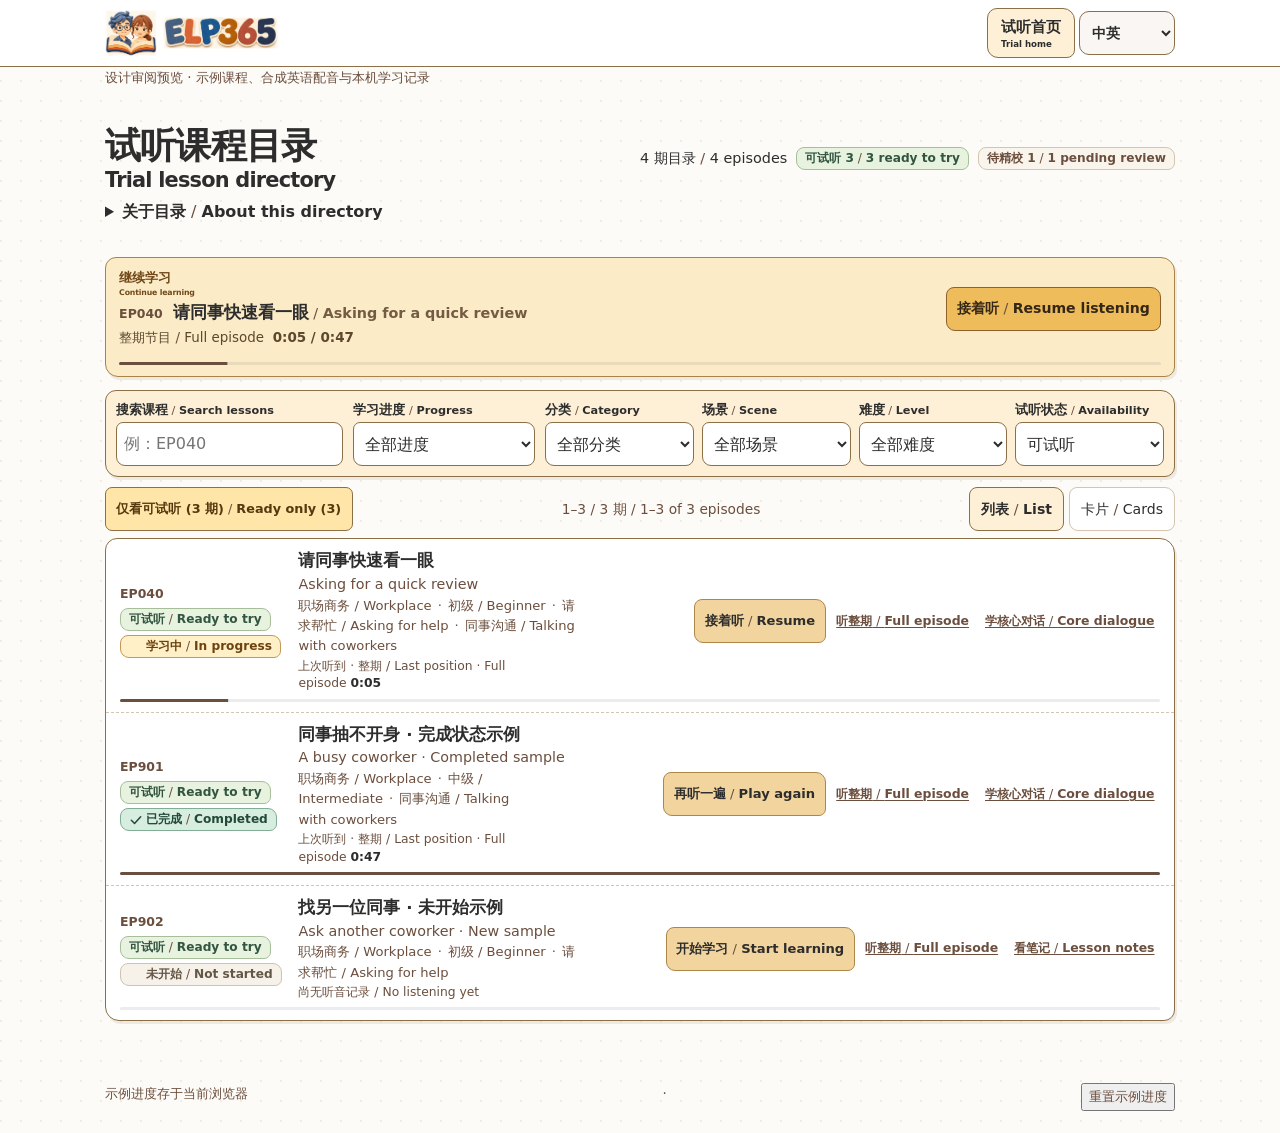
==== commit 7d151b7f: "Wire learning records and account-scoped offline sync" ====
--- a/web/preview.html
+++ b/web/preview.html
@@ -8,11 +8,15 @@
   <link rel="stylesheet" href="./style.css">
   <link rel="stylesheet" href="./episode-study.css">
   <link rel="stylesheet" href="./trial-directory.css">
+  <link rel="stylesheet" href="./trajectory-view.css">
   <link rel="stylesheet" href="./scene-render.css">
   <link rel="stylesheet" href="./member.css">
   <link rel="stylesheet" href="./brand.css">
   <script src="./preview-fixtures/recording.js" defer></script>
   <script src="./preview-fixtures/demo.js" defer></script>
+  <script src="./trajectory.js" defer></script>
+  <script src="./trajectory-recorder.js" defer></script>
+  <script src="./trajectory-view.js" defer></script>
   <script src="./host-motion.js" defer></script>
   <script src="./scene-render.js" defer></script>
   <script src="./episode-study.js" defer></script>
--- a/web/style.css
+++ b/web/style.css
@@ -68,12 +68,29 @@
 .trial-caption-toggle{display:inline-flex;align-items:center;gap:8px;min-height:44px;font-size:.97rem;color:var(--dim)}
 .trial-caption-toggle input{width:18px;height:18px;min-height:0;accent-color:var(--amber-deep)}
 .trial-audio input[type=range]{min-width:0}
+.trial-audio .button{padding:8px 10px;font-size:.86rem}
+.trial-audio [data-core-current]{flex:0 0 auto}
+.trial-audio .control-icon{display:none}
+.trial-audio .audio-error{margin:0;min-width:0}
+.core-sticky-bar{position:sticky;top:0;z-index:20;display:grid;gap:8px;margin-bottom:14px;padding:8px 0;background:var(--paper);border-bottom:1px solid var(--line)}
+.core-sticky-bar .trial-core-tabs{margin:0}
+.core-label-short{display:none}
+.core-audio-error{margin:-4px 0 10px;font-size:.8rem}
 .trial-panel .ep-blind-cover{margin:0}
 .trial-panel .ep-office-art{max-height:105px}
 .trial-words article+article{margin-top:14px;padding-top:9px;border-top:1px solid var(--line)}
 .trial-download{margin-top:14px;padding-top:12px;border-top:1px dashed var(--line)}
 .trial-download a{font-size:1rem}
 .trial-panel [data-trial-result]{color:var(--ok);font-weight:650}
+#trial-exercises .gap-feedback{min-height:1.4em}
+#trial-exercises [data-trial-model][hidden]{display:block!important;visibility:hidden}
+.is-motion-practice :is([data-trial-result],.gap-feedback>span,[data-trial-model]){
+  animation:elp-practice-feedback 220ms ease-out both
+}
+@keyframes elp-practice-feedback{
+  from{opacity:0;transform:translateY(4px)}
+  to{opacity:1;transform:translateY(0)}
+}
 .trial-language{min-height:44px;max-width:110px;padding:4px 8px;border:1px solid var(--pen);border-radius:10px;background:var(--paper-2);font-size:.88rem;font-weight:600}
 [data-i18n]>span+span::before{content:" / ";color:var(--dim);font-weight:400}
 h1 [data-i18n]>span+span,h2 [data-i18n]>span+span,.main-nav [data-i18n]>span+span{display:block;font-size:.58em;line-height:1.28}
@@ -178,6 +195,7 @@
 .audio-error{color:var(--rust);margin-top:5px}
 .text-line{font-size:clamp(17px,2.4vw,20px);line-height:1.5;font-weight:650}
 .cue-list{display:grid;gap:17px;margin-top:8px}
+.cue-row{display:grid;grid-template-columns:minmax(0,1fr) 44px;gap:7px;align-items:stretch}
 .cue{width:100%;border:1px solid var(--line);border-radius:10px;background:var(--paper);text-align:left;padding:14px 16px;min-height:44px;cursor:pointer;transition:background .15s ease,border-color .15s ease}
 .cue:hover{background:var(--paper-2)}
 .cue.current{background:#fef7e0;border-color:var(--amber-deep)}
@@ -185,6 +203,8 @@
 .cue .en{display:block;font-size:1.08rem;font-weight:630;line-height:1.5}
 .cue .zh{display:block;color:var(--dim);margin-top:6px;line-height:1.6}
 .cue-list[data-lang=en] .zh{display:none}
+.cue-loop{width:44px;min-height:44px;border:1px solid var(--line);border-radius:10px;background:var(--paper);font-size:1rem;line-height:1;color:var(--pen);cursor:pointer}
+.cue-loop[aria-pressed=true]{background:var(--amber-soft);border-color:var(--amber-deep)}
 .gloss{display:grid;grid-template-columns:repeat(2,minmax(0,1fr));gap:10px}
 .gloss button{margin-top:6px}
 .compare{display:grid;grid-template-columns:repeat(2,minmax(0,1fr));gap:8px;margin:7px 0}
@@ -249,7 +269,9 @@
   .trial-core-tabs{display:grid;grid-template-columns:repeat(3,minmax(0,1fr));gap:6px}
   .trial-core-tabs .button{padding-inline:6px;line-height:1.4}
 }
-@media(prefers-reduced-motion:reduce){html{scroll-behavior:auto}}
+@media(prefers-reduced-motion:reduce){html{scroll-behavior:auto}
+  .is-motion-practice :is([data-trial-result],.gap-feedback>span,[data-trial-model]){animation:none}
+}
 
 .trial-title-en{display:block!important;font-size:.56em;line-height:1.3;margin-top:5px;color:var(--dim);white-space:normal!important;overflow-wrap:anywhere}
 .hero h1 .trial-title-zh,.hero h1 .trial-title-en{white-space:normal}
@@ -304,9 +326,25 @@
 .core-blind{display:grid;place-items:center;position:relative;overflow:hidden;border-radius:9px}
 .core-blind :is(img,svg){display:block;max-height:230px;object-fit:contain;margin-inline:auto}
 .core-blind p{position:absolute;inset:auto auto .5rem;background:#fff9e6e8;backdrop-filter:blur(6px);border-radius:7px;padding:.3rem .6rem;color:var(--ink);font-size:.82rem}
+.core-blind-notice{display:flex;align-items:center;justify-content:space-between;gap:10px;flex-wrap:wrap;margin-top:12px;padding:10px 12px;border:1px solid var(--amber-deep);border-radius:9px;background:var(--amber-soft);font-weight:650}
+.core-blind-notice button{min-height:44px;padding:8px 14px;border:1px solid var(--pen);border-radius:9px;background:var(--paper);cursor:pointer}
 .ep-blind-view::after{content:"♬";position:absolute;z-index:8;bottom:10px;right:10px;pointer-events:none;background:#fff3d6c9;backdrop-filter:blur(6px);padding:.16rem .5rem;border-radius:7px}
-@media(max-width:580px){.listen-modes button,.learn-steps a{padding:.25rem .42rem;font-size:.75rem}
-  .trial-audio{display:flex;flex-wrap:wrap;gap:5px}.trial-audio [data-seek]{flex:1;min-width:69px}.trial-audio .time,.core-cue-count{font-size:.69rem}
+@media(max-width:650px){.listen-modes button,.learn-steps a{padding:.25rem .42rem;font-size:.75rem}
+  .core-sticky-bar{height:95px;gap:1px;padding-block:2px}
+  .core-sticky-bar[data-core-view=practice]{height:49px;grid-template-rows:44px}
+  .core-sticky-bar .trial-core-tabs{display:grid;grid-template-columns:repeat(3,minmax(0,1fr));height:44px;margin:0;gap:5px}
+  .core-sticky-bar .trial-core-tabs .button{min-width:0;height:44px;padding-inline:4px;font-size:.78rem;line-height:1.15;white-space:nowrap}
+  .core-label-long,.trial-audio .core-thumb,.trial-audio .core-cue-count{display:none}
+  .core-label-short{display:inline}
+  .core-sticky-bar [data-i18n]>span{display:inline}
+  .trial-audio{display:flex;flex-wrap:nowrap;align-items:center;height:44px;gap:4px;padding-inline:4px}
+  .trial-audio .button{flex:0 0 44px;width:44px;height:44px;justify-content:center;padding:0;font-size:.92rem;line-height:1}
+  .trial-audio .control-label{display:none}
+  .trial-audio .control-icon{display:inline-flex}
+  .trial-audio input[data-seek]{flex:1 1 74px;min-width:44px;min-height:44px;padding:0}
+  .trial-audio .time{flex:0 0 auto;font-size:.69rem}
+  .trial-audio .audio-error{display:none}
+  .core-blind-notice{align-items:flex-start;flex-direction:column}
   .mast #account-nav{min-width:0;max-width:100%;flex-wrap:wrap;flex-basis:100%;justify-content:flex-end}
   .mast #account-nav :is(a,button){white-space:nowrap}
 }
--- a/web/episode-study.css
+++ b/web/episode-study.css
@@ -6,7 +6,7 @@
 .ep-mode-tabs .button[aria-pressed=true]{background:var(--amber-soft);border-color:var(--amber-deep);box-shadow:1px 2px 0 #8b6f4730}
 .ep-full{display:grid;grid-template-columns:minmax(0,2.15fr) minmax(185px,.85fr);gap:12px;align-items:start}
 .ep-watch{min-width:0;overflow:hidden;box-shadow:var(--shadow)}
-.ep-stage{position:relative;background:#fae4c2;overflow:hidden;isolation:isolate;border-bottom:1px solid var(--line)}
+.ep-stage{position:relative;container-type:inline-size;aspect-ratio:3/2;background:#fae4c2;overflow:hidden;isolation:isolate;border-bottom:1px solid var(--line)}
 .ep-stage[data-scene=office]{background:#e8f0df}
 .ep-stage[data-transition=fade] :is([data-ep-studio],[data-ep-office]){opacity:calc(1 - var(--scene-in,0))}
 .ep-stage[data-transition=slide] :is([data-ep-studio],[data-ep-office]){translate:calc(var(--scene-in,0)*14%) 0;opacity:calc(1 - var(--scene-in,0))}
@@ -18,31 +18,31 @@
 .ep-scene-name span[data-heading=""]{display:none}
 .ep-scene-name span:not([data-heading=""])+[lang=en]{font-size:.79em}
 .ep-scene-name[data-chapter-flash]{background:#ffdda0;box-shadow:1px 2px 0 #ab793d65}
-.ep-studio{position:relative;min-height:232px;height:clamp(232px,33vw,342px);background:radial-gradient(ellipse at 48% 50%,#fff4d7 8%,#fae2bb 72%)}
-.ep-air{position:absolute;right:10px;top:10px;transform:rotate(-2deg);z-index:4;background:var(--amber);border:1px solid #8b6f47;border-radius:7px 9px 6px 8px;padding:2px 8px;font-weight:750;letter-spacing:.09em;font-size:.78rem;color:#3a2a14;white-space:nowrap}
-.ep-wall-lines{position:absolute;inset:28px 9% 22%;border:1px dashed #b99d7a;border-radius:18px 13px 20px 15px;opacity:.7;transform:rotate(-1deg)}
-.ep-studio-cast{position:absolute;z-index:2;bottom:13px;left:8%;right:8%;display:flex;align-items:flex-end;justify-content:center;gap:4%;height:83%}
-.ep-host{position:relative;flex:0 1 43%;max-width:192px;max-height:100%;aspect-ratio:3/4;min-width:0}
-.ep-sprite{position:relative;overflow:hidden;width:100%;height:100%;transform-origin:center bottom}
+.ep-studio{position:absolute;inset:0;background:radial-gradient(ellipse at 48% 50%,#fff4d7 8%,#fae2bb 72%)}
+.ep-air{position:absolute;right:1.5cqw;top:1.5cqw;transform:rotate(-2deg);z-index:6;background:var(--amber);border:1px solid #8b6f47;border-radius:7px 9px 6px 8px;padding:clamp(2px,.34cqw,5px) clamp(6px,1cqw,14px);font-weight:750;letter-spacing:.09em;font-size:clamp(12px,1.55cqw,20px);color:#3a2a14;white-space:nowrap}
+.ep-wall-lines{position:absolute;inset:3.6cqw 9% 22%;border:1px dashed #b99d7a;border-radius:18px 13px 20px 15px;opacity:.7;transform:rotate(-1deg)}
+.ep-studio-cast{position:absolute;inset:auto 8% 0;display:flex;align-items:flex-end;justify-content:center;gap:4%;height:83%}
+.ep-host{position:relative;flex:0 0 24.6cqw;max-height:100%;aspect-ratio:3/4;min-width:0}
+.ep-sprite{position:relative;z-index:2;overflow:hidden;width:100%;height:100%;transform-origin:center bottom}
 .ep-sprite img{position:absolute;width:200%;height:100%;max-width:none;left:0;bottom:0}
 .ep-sprite canvas{position:absolute;inset:0;width:100%;height:100%}
 .ep-sprite img.ep-motion-source{opacity:0}
 .ep-host.erica img{left:-100%}
-.ep-nameplates{position:relative;display:none;min-height:1.75rem;background:#fae4c2;border-bottom:1px solid var(--line)}
-.ep-stage[data-scene=studio]:not([data-composed=true])+.ep-nameplates,
-.ep-stage[data-composed-nameplates]+.ep-nameplates{display:block}
+.ep-nameplates{position:relative;min-height:1.75rem;background:#fae4c2;border-bottom:1px solid var(--line)}
+.ep-stage[data-scene=office]+.ep-nameplates{background:#e8f0df}
+.ep-stage:not([data-scene=studio])+.ep-nameplates .ep-native-names{visibility:hidden}
 .ep-native-names{position:absolute;inset:0 8%;display:flex;align-items:center;justify-content:center;gap:4%}
 .ep-stage[data-composed=true]+.ep-nameplates .ep-native-names{display:none}
-.ep-name-seat{flex:0 1 43%;max-width:192px;min-width:0;display:grid;place-items:center;transition:translate .32s ease}
+.ep-name-seat{flex:0 0 calc(24.6% / .84);min-width:0;display:grid;place-items:center;transition:translate .32s ease}
 .ep-stage.has-board+.ep-nameplates [data-name-host=marco]{translate:-52% 0}
 .ep-stage.has-board+.ep-nameplates [data-name-host=erica]{translate:52% 0}
 .ep-composed-names{position:absolute;inset:0}
 .ep-host-name{padding:1px 7px;border-radius:6px;background:#fff2d9;border:1px solid #a8836b;color:#432e23;font-size:.75rem;line-height:1.35;font-weight:650;white-space:nowrap;max-width:5rem;overflow:hidden;text-overflow:ellipsis}
 .ep-composed-names .ep-host-name{position:absolute;top:50%;left:clamp(2.6rem,var(--name-x,50%),calc(100% - 2.6rem));transform:translate(-50%,-50%)}
-.ep-mic{position:absolute;bottom:12px;z-index:3;right:0;width:32px;height:49px;color:#6b7770;transform:rotate(-6deg)}
+.ep-mic{position:absolute;bottom:7cqw;z-index:5;right:0;width:4.1cqw;height:6.3cqw;color:#6b7770;transform:rotate(-6deg);transform-origin:center bottom}
 .ep-host.erica .ep-mic{left:0;right:auto;transform:rotate(6deg)}
 .ep-mic svg{display:block;width:100%;height:100%;fill:#b5c5b8;stroke:currentColor;stroke-width:2;stroke-linecap:round;stroke-linejoin:round}
-.ep-desk{position:absolute;z-index:1;bottom:0;left:4%;right:4%;height:35px;border:1px solid #916d55;border-radius:8px 5px 0 0;background:#d9ad83;box-shadow:inset 0 5px 0 #efd0a6}
+.ep-desk{position:absolute;z-index:3;bottom:0;left:3%;right:3%;height:10%;border:1px solid #916d55;border-radius:1.8cqw 1.8cqw 0 0;background:#d9ad83;box-shadow:inset 0 .52cqw #efd0a6,0 -1px #916d5555;pointer-events:none}
 .ep-stage[data-speaker=marco]+.ep-nameplates [data-name-host=marco] .ep-host-name,
 .ep-stage[data-speaker=erica]+.ep-nameplates [data-name-host=erica] .ep-host-name,
 .ep-composed-names [data-speaking=true]{background:#ffe4a4;border-color:#9a714b}
@@ -50,6 +50,9 @@
 .ep-stage:not([data-host-motion]).is-playing[data-speaker=marco] .ep-host.marco .ep-sprite,.ep-stage:not([data-host-motion]).is-playing[data-speaker=erica] .ep-host.erica .ep-sprite{animation:ep-voice-nod 900ms ease-in-out infinite}
 .ep-office-art{width:100%;height:auto;display:block;max-height:342px}
 .ep-office .ep-office-art{min-height:195px}
+.ep-stage>.ep-office,.ep-stage>.ep-blind-cover{position:absolute;inset:0;width:100%;height:100%;margin:0}
+.ep-stage>.ep-office>.ep-office-art,.ep-stage>.ep-blind-cover .ep-office-art{width:100%;height:100%;min-height:0;max-height:none}
+.ep-stage>.ep-office>.ep-animated-scene{height:100%}
 .ep-office .ep-actor{transform-box:fill-box;transform-origin:center bottom}
 .ep-stage:not([data-host-motion]).is-playing[data-speaker=rachel] .ep-rachel,.ep-stage:not([data-host-motion]).is-playing[data-speaker=colleague] .ep-colleague{animation:ep-voice-nod 950ms ease-in-out infinite}
 .ep-practice-office{background:#fbf1df;border:1px solid #e0d0b8;border-radius:14px;margin:0 0 12px}
@@ -69,16 +72,23 @@
 .ep-word-sticker,.ep-example-card{position:absolute;z-index:6;padding:5px 7px;max-width:46%;overflow-wrap:anywhere;border-radius:8px 6px 9px 7px;box-shadow:1px 2px 0 #67513b30}
 .ep-word-sticker{right:10px;top:8px;transform:rotate(2deg);background:#ffeaae;color:#553b24;border:1px solid #a37f4e;font-size:.78rem}
 .ep-word-sticker strong{display:block;font-size:.96rem}
-.ep-example-card{display:flex;align-items:center;gap:5px;left:8px;bottom:9px;background:#fff4da;color:#62473e;border:1px solid #a68970;min-height:39px;font-size:.75rem;transform:rotate(-2deg)}
-.ep-example-card svg{display:block;width:34px;height:34px}
+.ep-example-card{display:flex;align-items:center;gap:5px;left:8px;bottom:9px;background:#fff4da;color:#62473e;border:1px solid #a68970;min-height:39px;font-size:clamp(12px,1.65cqw,20px);transform:rotate(-2deg)}
+.ep-example-card svg{display:block;width:clamp(22px,3.6cqw,44px);height:clamp(22px,3.6cqw,44px)}
 .ep-example-copy{display:grid;gap:3px;min-width:0;line-height:1.35}
 .ep-example-copy [lang="en"]{font-weight:650}
-.ep-caption{padding:12px 16px;background:var(--paper-2);border-top:1px dashed var(--line);border-bottom:1px dashed var(--line)}
-.ep-caption [data-ep-en]{font-size:clamp(16px,2.5vw,20px);font-weight:620;line-height:1.48}
-.ep-caption [data-ep-zh]{margin-top:5px;color:var(--dim);line-height:1.6}
+.ep-caption-slot{--ep-slot-height:4.75rem;box-sizing:border-box;height:var(--ep-slot-height);min-height:var(--ep-slot-height);display:flex;flex-direction:column;background:var(--paper-2);overflow:auto;overscroll-behavior:contain;overflow-anchor:none}
+.ep-caption{--ep-english-height:2.8rem;flex:1 0 auto;overflow:auto;overscroll-behavior:contain;padding:4px 16px;background:var(--paper-2);border-top:1px dashed var(--line);border-bottom:1px dashed var(--line)}
+.ep-caption [data-ep-en]{height:var(--ep-english-height);overflow:auto;font-size:clamp(16px,2.5vw,18px);font-weight:620;line-height:1.24}
+.ep-caption [data-ep-zh]{margin-top:2px;color:var(--dim);line-height:1.35}
+.ep-caption [data-ep-en][hidden]{display:block!important;visibility:hidden}
+.ep-caption:has([data-ep-zh][hidden]):has([data-ep-en][hidden]) [data-ep-en][hidden]{display:none!important}
+.ep-caption:has([data-ep-en][hidden]):not(:has([data-ep-zh][hidden])) :is([data-ep-zh],[data-ep-note]){transform:translateY(calc(-1 * var(--ep-english-height)))}
+.ep-caption-slot:has(.ep-example-dock:not(:empty)) .ep-caption [data-ep-en][hidden]{display:none!important}
+.ep-caption-slot:has(.ep-example-dock:not(:empty)) .ep-caption :is([data-ep-zh],[data-ep-note]){transform:none}
 .ep-caption-note{font-size:.9rem;color:#654619;border-left:2px solid #b98b40;padding-left:8px;margin:6px 0 0}
 .ep-caption mark{border-radius:4px;padding:0 2px;background:#ffeec2;color:#3f2f1c}
 .ep-controls,.ep-options{padding:8px 10px;background:var(--paper-2)}
+.ep-controls [data-ep-play]{inline-size:8rem;flex:none;padding-inline:8px}
 .ep-options{padding-top:0}
 .ep-controls input[type=range]{width:auto;flex:1;min-width:62px;min-height:34px;accent-color:#c89b5e;padding:0}
 .ep-controls select,.ep-options select{width:auto;padding:5px 7px}
@@ -100,51 +110,48 @@
   .ep-full{grid-template-columns:minmax(0,1fr);gap:9px}
   .ep-chapter-list{grid-template-columns:repeat(2,minmax(0,1fr))}
   .ep-chapter-list h2{grid-column:1/-1}
-  .ep-studio{min-height:182px;height:clamp(182px,54vw,255px)}
-  .ep-studio-cast{height:75%;left:11%;right:11%}
-  .ep-host,.ep-name-seat{max-width:129px}
-  .ep-native-names{inset-inline:11%}
-  .ep-mic{width:24px;height:37px}
-  .ep-studio .ep-air{top:8px;font-size:.68rem}
-  .ep-full-simple .ep-stage{aspect-ratio:3/2}
-  .ep-nameplates{display:block}
-  .ep-stage:not([data-scene=studio])+.ep-nameplates .ep-native-names{visibility:hidden}
-  .ep-example-dock{height:7.5rem;grid-template-rows:minmax(0,1fr)}
-  .ep-caption-slot{height:9.5rem;overflow:auto;overscroll-behavior:contain;background:var(--paper-2)}
-  .ep-caption{min-height:100%}
-  .ep-example-card svg{width:25px;height:25px}
+  .ep-caption-slot{--ep-slot-height:6.5rem}
+  .ep-caption{--ep-english-height:3.72rem;padding:2px 10px}
+  .ep-caption [data-ep-en]{font-size:.9375rem;line-height:1.32}
+  .ep-caption [data-ep-zh]{margin-top:2px;font-size:.875rem;line-height:1.32}
   .ep-brand-pair{max-width:153px}
 }
-@media(max-width:380px){
+@media(max-width:430px){
   .ep-brand-mark{width:33px;height:29px}
   .ep-chapter-list .ep-chapter,.ep-mode-tabs .button{padding-inline:6px;font-size:.84rem}
   .ep-word-sticker{right:6px;font-size:.7rem}
   .ep-word-sticker strong{font-size:.82rem}
+  .ep-controls{display:grid;grid-template-columns:6.75rem minmax(0,1fr) 5rem 44px;gap:6px}
+  .ep-controls [data-ep-play]{inline-size:6.75rem;padding-inline:4px;font-size:.875rem;white-space:nowrap}
+  .ep-controls input[data-ep-seek]{width:100%;min-inline-size:0;min-height:44px}
+  .ep-controls .ep-clock{text-align:center}
+  .ep-controls [data-ep-rate]{grid-column:1/-1;justify-self:start}
+  .ep-controls [data-ep-fullscreen]{width:44px;padding-inline:0;font-size:0}
+  .ep-controls [data-ep-fullscreen]::before{content:"⛶";font-size:1.35rem;line-height:1}
+  .ep-watch:is(:fullscreen,.is-web-fullscreen) [data-ep-fullscreen]::before{content:"×"}
 }
 @media(prefers-reduced-motion:reduce){
   .ep-stage .ep-sprite,.ep-stage .ep-actor{animation:none!important}
 }
 .ep-full-simple .ep-watch{width:min(100%,780px);margin-inline:auto}
-.ep-full-simple .ep-studio{height:auto;min-height:0;aspect-ratio:3/2}
 .ep-animated-scene{position:relative;width:100%;aspect-ratio:3/2}
 .ep-animated-scene img,.ep-animated-scene canvas{display:block;width:100%;height:100%;object-fit:contain}
 .ep-animated-scene canvas{position:absolute;inset:0}
-.ep-studio-cast{bottom:0;align-items:flex-end}
-.ep-host{translate:0 -1%;transition:translate .32s ease,scale .32s ease}
-.ep-desk{z-index:3;left:3%;right:3%;height:10%;border-radius:14px 14px 0 0;box-shadow:inset 0 4px #efd0a6,0 -1px 0 #916d5555;pointer-events:none}
-.ep-chalkboard{position:absolute;z-index:1;top:max(54px,17%);width:64%;left:18%;min-height:40%;display:flex;flex-direction:column;justify-content:center;align-items:center;gap:.18em;padding:2.5%;border:4px solid #a76f4b;border-radius:9px;background:#284237;color:#fff5d2;text-align:center;box-shadow:0 4px #71513c50;font-size:clamp(.78rem,2.4vw,1rem);line-height:1.45;overflow-wrap:anywhere}
-.ep-chalkboard strong{font-size:1.4em;color:#ffdda5;min-height:1.3em}
-.ep-chalkboard [data-board-zh]{font-size:1.16em}
-.ep-chalkboard [data-board-example]{font-weight:400;font-style:italic;min-height:2.6em}
-.ep-chalkboard [data-board-example]:empty{display:none}
+.ep-chalkboard{position:absolute;z-index:1;top:17%;width:64%;left:18%;min-height:38%;display:flex;flex-direction:column;justify-content:center;align-items:center;gap:.18em;padding:2cqw 2.4cqw;border:clamp(2px,.5cqw,7px) solid #a76f4b;border-radius:9px;background:#284237;color:#fff5d2;text-align:center;box-shadow:0 4px #71513c50;line-height:1.35;overflow-wrap:anywhere}
+.ep-chalkboard strong{font-size:clamp(16px,3.1cqw,42px);color:#ffdda5;min-height:1.3em}
+.ep-chalkboard :is([data-board-zh],[data-board-example]){font-size:clamp(12px,1.85cqw,25px)}
+.ep-chalkboard [data-board-example]{font-weight:400;font-style:italic}
+.ep-chalkboard>[data-board-line],.sc-board>[data-board-line]{display:grid;width:100%;grid-template-columns:minmax(0,1fr)}
+[data-board-line]::before,[data-board-line]>span{grid-area:1/1}
+[data-board-line]::before{content:attr(data-board-line);visibility:hidden}
 @media(max-width:660px){
-  .ep-stage.ep-teaching-layout,.ep-stage.ep-teaching-layout .ep-studio{width:100%;min-height:324px}
-  .ep-chalkboard{top:max(64px,17%);left:8%;width:84%;min-height:34%;padding:10px}
-}
-.has-board .ep-studio-cast{bottom:8%}
-.has-board .ep-host{transform-origin:center bottom;scale:.53;transition:none}
-.has-board .ep-host.marco{translate:-52% -1%}
-.has-board .ep-host.erica{translate:52% -1%}
+  .ep-chalkboard{left:8%;width:84%;top:18%;min-height:34%}
+}
+.has-board .ep-host{z-index:4;transform-origin:center bottom;scale:.54}
+.has-board .ep-host.marco{translate:-52% 0}
+.has-board .ep-host.erica{translate:52% 0}
+.has-board .ep-host .ep-sprite{clip-path:inset(0 0 calc(6.6cqw / .54))}
+.has-board .ep-host .ep-mic{translate:0 calc(7cqw - 7cqw / .54)}
 .has-board .ep-example-card{bottom:3%;left:50%;max-width:52%;z-index:4;transform:translateX(-50%) rotate(-1deg)}
 .ep-layered-scene>.ep-scene-puppet{position:absolute;left:var(--actor-x);bottom:var(--actor-floor);width:var(--actor-w);height:auto;transform-origin:center 90%;transform:translate(-50%,var(--puppet-lift,0px)) rotate(var(--puppet-turn,0deg));filter:drop-shadow(2px 4px 3px #38251840)}
 .ep-layered-scene>.ep-scene-puppet[data-pose]{transform:translateX(calc(-50% + var(--puppet-shift,0%))) perspective(650px) rotateY(var(--puppet-angle,0deg)) scaleX(var(--puppet-facing,1))}
@@ -152,33 +159,57 @@
 .ep-stage.ep-use-still .ep-blind-office:not([hidden]){display:grid;place-items:center;z-index:9}
 .ep-blind-office img{width:100%;height:100%;object-fit:contain}
 .cue mark{background:#ffe3a0;color:#392611;border-radius:3px;padding:0 .08em}
-@media(prefers-reduced-motion:reduce){.ep-host,.ep-name-seat{transition:none}}
+@media(prefers-reduced-motion:reduce){.ep-name-seat{transition:none}}
 .ep-example-probe{visibility:hidden;pointer-events:none}
-.ep-example-dock{display:grid;grid-template-columns:minmax(0,1fr);place-items:center;padding:0 8px;background:#fff2dc}
-.ep-example-dock .ep-example-card.ep-card-docked{position:static;transform:none;margin:4px 0;width:fit-content!important;max-width:100%;max-height:calc(100% - 8px);min-height:0;overflow:auto;overscroll-behavior:contain}
+.ep-example-dock{flex:1 0 auto;display:grid;grid-template:minmax(0,1fr) / minmax(0,1fr);place-items:center;padding:0 8px;min-height:0}
+.ep-example-dock:empty{display:none}
+.ep-example-dock .ep-example-card.ep-card-docked{position:static;transform:none;margin:4px 0;width:fit-content!important;max-width:100%;max-height:calc(var(--ep-slot-height) - 12px);min-height:0;overflow:auto;overscroll-behavior:contain;font-size:.875rem}
 .ep-example-dock .ep-example-card.ep-card-docked [data-ep-art]:empty{display:none}
-@media(min-width:661px){.ep-example-dock:not(:has(.ep-example-card:not([hidden]))){display:none}}
+@media(max-width:660px){
+  .ep-caption-slot:has(.ep-example-dock:not(:empty)) .ep-caption-note{margin-block-start:0}
+  .ep-example-dock .ep-example-card.ep-card-docked{margin-block:2px;padding-block:3px}
+  .ep-example-dock .ep-example-copy{line-height:1.28}
+}
 
-[data-ep-fullscreen]{min-height:40px;padding:7px 12px;white-space:nowrap}
-.ep-watch:fullscreen{
-  box-sizing:border-box;width:100%;height:100%;max-width:none;margin:0;padding:0;
-  display:flex;flex-direction:column;align-items:center;overflow:auto;
+.ep-lock-scroll{overflow:hidden}
+[data-ep-fullscreen]{min-height:44px;padding:7px 12px;white-space:nowrap}
+.ep-watch:is(:fullscreen,.is-web-fullscreen){
+  position:fixed;inset:0;z-index:999;box-sizing:border-box;
+  width:100%;height:100%;max-width:none;margin:0;padding:0;
+  display:flex;flex-direction:column;align-items:center;overflow:hidden;
   border:0;border-radius:0;background:#201a17;box-shadow:none
 }
-.ep-watch:fullscreen .ep-screen{
-  flex:1;min-height:132px;width:100%;min-width:0;
+.ep-watch:is(:fullscreen,.is-web-fullscreen) .ep-screen{
+  flex:1;min-height:0;width:100%;min-width:0;
   container-type:size;display:flex;flex-direction:column;align-items:center;justify-content:center;overflow:hidden
 }
-.ep-watch:fullscreen .ep-stage{
-  width:min(100cqw,calc(150cqh - 2.7rem));aspect-ratio:3/2;border:0
-}
-.ep-watch:fullscreen .ep-nameplates{width:min(100cqw,calc(150cqh - 2.7rem));flex:none}
-.ep-watch:fullscreen .ep-studio{height:auto;min-height:0;aspect-ratio:3/2}
-.ep-watch:fullscreen .ep-caption-slot,.ep-watch:fullscreen .ep-example-dock,.ep-watch:fullscreen .ep-controls,
-.ep-watch:fullscreen .ep-options,.ep-watch:fullscreen .ep-error{
+.ep-watch:is(:fullscreen,.is-web-fullscreen) :is(.ep-stage,.ep-nameplates){
+  width:min(100cqw,calc((100cqh - 1.75rem) * 1.5),clamp(1260px,calc(1764px - 26.25vw),1386px));flex:none
+}
+.ep-watch:is(:fullscreen,.is-web-fullscreen) .ep-stage{border:0}
+.ep-watch:is(:fullscreen,.is-web-fullscreen) :is(.ep-caption-slot,.ep-controls,.ep-options,.ep-error){
   box-sizing:border-box;width:min(100%,1080px);flex-shrink:0
 }
-.ep-watch:fullscreen .ep-caption{max-height:34vh;overflow:auto}
+@media(min-width:661px){
+  /* Example and subtitle share a row, as do playback and subtitle settings. */
+  .ep-caption-slot{overflow:hidden;display:grid;grid-template:minmax(0,1fr) / minmax(0,1fr)}
+  .ep-caption-slot:has(>.ep-caption:not([hidden])+.ep-example-dock:not(:empty)){
+    grid-template-columns:minmax(0,1fr) minmax(0,40%)
+  }
+  .ep-caption{min-height:0}
+  .ep-example-dock{min-width:0}
+  .ep-watch:is(:fullscreen,.is-web-fullscreen){
+    display:grid;align-items:stretch;
+    grid-template-columns:minmax(0,1fr) minmax(0,730px) minmax(200px,350px) minmax(0,1fr);
+    grid-template-rows:minmax(0,1fr) 4.75rem auto auto
+  }
+  .ep-watch:is(:fullscreen,.is-web-fullscreen) .ep-screen{grid-area:1 / 1 / 2 / -1}
+  .ep-watch:is(:fullscreen,.is-web-fullscreen) .ep-caption-slot{grid-area:2 / 2 / 3 / 4;width:100%}
+  .ep-watch:is(:fullscreen,.is-web-fullscreen) .ep-controls{grid-area:3 / 2;width:100%}
+  .ep-watch:is(:fullscreen,.is-web-fullscreen) .ep-options{grid-area:3 / 3;width:100%;align-content:center;justify-content:center}
+  .ep-watch:is(:fullscreen,.is-web-fullscreen) .ep-error{grid-area:4 / 2 / 5 / 4;width:100%;background:var(--paper-2)}
+  .ep-full-simple .ep-watch:is(:fullscreen,.is-web-fullscreen) .ep-controls{grid-column:2 / 4}
+}
 
 .ep-practice-office,[data-trial-stage]{position:relative;overflow:hidden}
 .ep-dialogue-logo{position:absolute;right:2%;bottom:3%;z-index:7;width:clamp(30.6667px,8.6667%,68px);height:auto;pointer-events:none}
@@ -205,7 +236,4 @@
     79%,96%{opacity:0;transform:translate(125%,120%) rotate(15deg)}
   }
 }
-.ep-watch:fullscreen .ep-options{padding-bottom:12px}
-@media(max-width:799px),(hover:none),(pointer:coarse){
-  .ep-watch:not(:fullscreen) [data-ep-fullscreen]{display:none}
-}
+.ep-watch:is(:fullscreen,.is-web-fullscreen) .ep-options{padding-bottom:12px}
--- a/web/trial-directory.css
+++ b/web/trial-directory.css
@@ -7,7 +7,7 @@
   --td-shadow:2px 3px 0 #8b6f4720;
   min-width:0;
 }
-.elp-trial-dir :is(button, select, input) {
+.elp-trial-dir :is(button, select, input, summary) {
   min-width:0;
   min-height:44px;
 }
@@ -31,9 +31,12 @@
 .elp-trial-dir .td-head h1 {font-size:clamp(1.48rem,4vw,2.25rem)}
 .elp-trial-dir .td-total {display:flex;align-items:center;flex-wrap:wrap;gap:5px 9px;font-size:.9rem}
 .elp-trial-dir .td-description {grid-column:1/-1;color:var(--td-muted);font-size:.9rem;line-height:1.6}
+
+/* Filters keep search and learning progress on the first screen; the rest fold into a native details. */
 .elp-trial-dir .td-controls {
   display:grid;
-  grid-template-columns:minmax(170px,1.65fr) repeat(4,minmax(0,1fr));
+  grid-template-columns:minmax(9.5rem,1.25fr) minmax(9.5rem,1fr) minmax(0,3.4fr);
+  align-items:end;
   gap:10px;
   padding:10px;
   border:1px solid var(--td-edge);
@@ -41,10 +44,10 @@
   background:var(--td-cream);
   box-shadow:var(--td-shadow);
 }
+.elp-trial-dir .td-controls:not(.td-with-progress) {grid-template-columns:minmax(9.5rem,1.25fr) minmax(0,4.25fr)}
 .elp-trial-dir .td-field {display:grid;gap:3px;min-width:0;font-size:.82rem;font-weight:650;line-height:1.4}
-@media (min-width:770px) {
-  .elp-trial-dir .td-controls.td-with-progress {grid-template-columns:minmax(150px,1.45fr) repeat(5,minmax(0,1fr))}
-}
+.elp-trial-dir .td-field [data-i18n] {min-width:0;overflow:hidden;text-overflow:ellipsis;white-space:nowrap}
+.elp-trial-dir .td-field [data-i18n]>[lang=en] {font-size:.86em}
 .elp-trial-dir .td-field :is(input,select) {
   width:100%;
   padding:4px 7px;
@@ -55,6 +58,25 @@
   font-weight:400;
   text-overflow:ellipsis;
 }
+.elp-trial-dir .td-more-filters {min-width:0}
+.elp-trial-dir .td-more-filters>summary {
+  display:flex;
+  align-items:center;
+  justify-content:center;
+  gap:.2rem;
+  padding:.42rem .65rem;
+  border:1px solid var(--td-edge);
+  border-radius:7px 9px 8px 9px;
+  background:var(--td-paper);
+  cursor:pointer;
+  font-weight:700;
+  list-style:none;
+}
+.elp-trial-dir .td-more-filters>summary::-webkit-details-marker {display:none}
+.elp-trial-dir .td-more-filters>summary::after {content:"▾";font-size:.78rem;color:var(--td-muted)}
+.elp-trial-dir .td-more-filters[open]>summary::after {content:"▴"}
+.elp-trial-dir .td-more-filters[open]>summary {margin-bottom:6px}
+.elp-trial-dir .td-filter-fields {display:grid;grid-template-columns:repeat(auto-fit,minmax(7.2rem,1fr));gap:8px}
 .elp-trial-dir .td-toolbar {
   display:flex;
   justify-content:space-between;
@@ -91,13 +113,25 @@
 }
 .elp-trial-dir .td-ready {color:#315540;background:#e7f2df;border-color:#a7be9b}
 .elp-trial-dir .td-pending {color:var(--td-muted);background:#f9f5ed}
+
+/* Course titles stack as two blocks so a short English title never strands one letter. */
 .elp-trial-dir .td-title {font-size:1.04rem;letter-spacing:0;line-height:1.42;overflow-wrap:anywhere}
-.elp-trial-dir .td-title [data-i18n]>span+span {display:inline;font-size:.86em;font-weight:500}
-[data-trial-language=en] .elp-trial-dir .td-title [data-i18n]>span+span {font-size:inherit;font-weight:inherit}
-.elp-trial-dir .td-title [data-i18n]>span+span::before {content:" · "}
-[data-trial-language=en] .elp-trial-dir .td-title [data-i18n]>span+span::before {content:none}
+.elp-trial-dir .td-title-zh {display:block}
+.elp-trial-dir .td-title-en {
+  display:block;
+  margin-top:.12rem;
+  color:var(--td-muted);
+  font-size:.86em;
+  font-weight:500;
+  line-height:1.38;
+}
+[data-trial-language=zh] .elp-trial-dir .td-title-en {display:none!important}
+[data-trial-language=en] .elp-trial-dir .td-title-zh {display:none!important}
+[data-trial-language=en] .elp-trial-dir .td-title-en {margin-top:0;color:inherit;font-size:inherit;font-weight:inherit}
 .elp-trial-dir .td-meta {color:var(--td-muted);font-size:.82rem;line-height:1.55;overflow-wrap:anywhere}
 .elp-trial-dir .td-separator {margin-inline:6px}
+
+/* One primary action plus compact text links, kept on a single row. */
 .elp-trial-dir .td-links {display:flex;align-items:center;flex-wrap:wrap;gap:2px 5px}
 .elp-trial-dir .td-links a {
   display:inline-flex;
@@ -113,6 +147,24 @@
   text-decoration:none;
 }
 .elp-trial-dir .td-links a:hover {background:var(--td-cream);border-color:var(--td-edge);text-decoration:underline}
+.elp-trial-dir .td-links .td-link-primary {
+  padding-inline:.6rem;
+  border-color:#ad8748;
+  background:#f2d59e;
+  font-weight:700;
+}
+.elp-trial-dir .td-links .td-link-primary:hover {background:#f5e1b8}
+.elp-trial-dir .td-links .td-link-text {
+  padding-inline:.28rem;
+  border-color:transparent;
+  background:none;
+  color:var(--td-muted);
+  font-size:.78rem;
+  text-decoration:underline;
+  text-decoration-thickness:1px;
+  text-underline-offset:2px;
+}
+.elp-trial-dir .td-links .td-link-text:hover {background:none;border-color:transparent;color:var(--td-edge)}
 .elp-trial-dir .td-last-position{color:var(--td-muted);font-size:.77rem;margin:0;line-height:1.42}
 .elp-trial-dir .td-last-position strong{color:var(--ink,#392e35);font-variant-numeric:tabular-nums;white-space:nowrap}
 .elp-trial-dir .td-links .td-row-resume{background:#f2d59e;border-color:#ad8748}
@@ -135,6 +187,9 @@
   background:var(--td-paper);
   box-shadow:var(--td-shadow);
 }
+
+/* Cards without a scene image drop the empty thumbnail and use a single column. */
+.elp-trial-dir [data-view=cards] .td-item-no-thumb {grid-template-columns:minmax(0,1fr)}
 .elp-trial-dir .td-thumb {
   display:grid;
   place-items:center;
@@ -150,29 +205,10 @@
 .elp-trial-dir .td-page-position {font-size:.84rem;text-align:center;line-height:1.3}
 .elp-trial-dir .td-empty {padding:14px;border:1px dashed var(--td-edge);border-radius:12px;background:var(--td-paper)}
 .elp-trial-dir .td-empty button {margin-top:6px}
-@media (min-width:770px) {
-  .elp-trial-dir [data-view=list] .td-body {
-    grid-template-columns:minmax(128px,.9fr) minmax(0,2.3fr) minmax(214px,1fr);
-    grid-template-areas:"status title actions" "status meta actions" "status position actions";
-    row-gap:1px;
-  }
-  .elp-trial-dir [data-view=list] .td-item-head {grid-area:status}
-  .elp-trial-dir [data-view=list] .td-title {grid-area:title}
-  .elp-trial-dir [data-view=list] .td-meta {grid-area:meta}
-  .elp-trial-dir [data-view=list] .td-last-position {grid-area:position}
-  .elp-trial-dir [data-view=list] .td-links {grid-area:actions;justify-content:flex-end}
-}
-@media (max-width:769px) {
-  .elp-trial-dir .td-head {grid-template-columns:minmax(0,1fr)}
-  .elp-trial-dir .td-controls {grid-template-columns:repeat(2,minmax(0,1fr))}
-  .elp-trial-dir .td-query {grid-column:1/-1}
-  .elp-trial-dir .td-with-progress .td-field:last-child {grid-column:1/-1}
-}
-@media (max-width:540px) {
-  .elp-trial-dir [data-view=cards] {grid-template-columns:minmax(0,1fr)}
-  .elp-trial-dir .td-pages button [data-i18n]>span+span,.elp-trial-dir .td-page-position [data-i18n]>span+span {display:block}
-  .elp-trial-dir .td-pages [data-i18n]>span+span::before {content:none}
-}
+.elp-trial-dir .td-ready-only,.elp-trial-dir .td-coming{padding:.4rem .65rem;border:1px solid var(--td-edge);border-radius:7px;background:var(--td-paper);font-weight:650;font-size:.8rem}
+.elp-trial-dir .td-ready-only{cursor:pointer}
+.elp-trial-dir .td-ready-only[aria-pressed=true]{background:#ffe5a8;color:#56380f}
+.elp-trial-dir .td-coming{color:var(--td-muted);border-style:dashed}
 .elp-trial-dir .td-continue{display:grid;grid-template-columns:minmax(0,1fr) auto;align-items:center;gap:.5rem 1rem;margin:0 0 .85rem;padding:.68rem .82rem;border:1px solid #a98347;border-radius:11px 14px 10px 13px;background:#fbebc7;box-shadow:var(--td-shadow)}
 .elp-trial-dir .td-continue h2{margin:0 0 .15rem;font-size:.84rem;line-height:1.4;color:#72491a}
 .elp-trial-dir .td-continue-title{font-weight:750;font-size:1.08rem;line-height:1.4;margin:0;overflow-wrap:anywhere}
@@ -185,17 +221,198 @@
 .elp-trial-dir .td-learning-new{color:#645746;background:#f6f2e9;border-color:#cfc2af}
 .elp-trial-dir .td-learning-active{color:#6c430e;background:#fff0c8;border-color:#c39958}
 .elp-trial-dir .td-learning-done{color:#234a37;background:#d7ede0;border-color:#82ad95}
-@media(max-width:460px){.elp-trial-dir .td-continue{grid-template-columns:minmax(0,1fr);gap:.37rem;padding:.56rem .63rem}.elp-trial-dir .td-continue-link{justify-self:start;padding-inline:.58rem;font-size:.8rem}.elp-trial-dir .td-continue-title{font-size:.94rem}}
-
-/* Catalog filters share a compact first screen on touch devices. */
-.elp-trial-dir .td-controls,.elp-trial-dir .td-controls.td-with-progress{grid-template-columns:minmax(11rem,1fr) minmax(0,4fr)}
-.elp-trial-dir .td-filter-drawer{min-width:0;align-self:end}
-.elp-trial-dir .td-filter-fields{display:grid;grid-template-columns:repeat(auto-fit,minmax(7.2rem,1fr));gap:8px}
-.elp-trial-dir .td-filter-drawer summary{cursor:pointer;font-weight:700;padding:.42rem .65rem;border:1px solid var(--td-edge);border-radius:7px}
-.elp-trial-dir .td-filter-drawer[open] summary{margin-bottom:6px}
-.elp-trial-dir .td-controls .td-field{grid-column:auto}
-.elp-trial-dir .td-ready-only,.elp-trial-dir .td-coming{padding:.4rem .65rem;border:1px solid var(--td-edge);border-radius:7px;background:var(--td-paper);font-weight:650;font-size:.8rem}
-.elp-trial-dir .td-ready-only{cursor:pointer}.elp-trial-dir .td-ready-only[aria-pressed=true]{background:#ffe5a8;color:#56380f}
-.elp-trial-dir .td-coming{color:var(--td-muted);border-style:dashed}
-@media(min-width:701px){.elp-trial-dir .td-filter-drawer[open] summary{display:none}}
-@media(max-width:700px){.elp-trial-dir .td-controls,.elp-trial-dir .td-controls.td-with-progress{display:flex;flex-wrap:wrap;align-items:flex-end;gap:7px}.elp-trial-dir .td-query{flex:1;min-width:0}.elp-trial-dir .td-filter-drawer[open]{flex-basis:100%}.elp-trial-dir .td-filter-fields{grid-template-columns:repeat(2,minmax(0,1fr))}}
+
+/* The three column row needs room for the action row; below 1000px the rows stack. */
+@media (min-width:1000px) {
+  .elp-trial-dir [data-view=list] .td-body {
+    grid-template-columns:minmax(140px,.65fr) minmax(0,1.1fr) minmax(300px,2.25fr);
+    grid-template-areas:"status title actions" "status meta actions" "status position actions";
+    row-gap:1px;
+  }
+  .elp-trial-dir [data-view=list] .td-item-head {grid-area:status}
+  .elp-trial-dir [data-view=list] .td-title {grid-area:title}
+  .elp-trial-dir [data-view=list] .td-meta {grid-area:meta}
+  .elp-trial-dir [data-view=list] .td-last-position {grid-area:position}
+  .elp-trial-dir [data-view=list] .td-links {grid-area:actions;justify-content:flex-end}
+}
+@media (min-width:541px) {
+  .elp-trial-dir [data-view=cards] .td-links {display:grid;grid-template-columns:repeat(2,minmax(0,1fr));gap:2px 5px}
+  .elp-trial-dir [data-view=cards] .td-links .td-link-primary {grid-column:1/-1;justify-self:start}
+}
+@media (min-width:701px) {
+  .elp-trial-dir .td-more-filters>summary {display:none}
+}
+/* Between 701px and 999px the open filter drawer gets its own full width row. */
+@media (min-width:701px) and (max-width:999px) {
+  .elp-trial-dir .td-controls,
+  .elp-trial-dir .td-controls.td-with-progress {
+    grid-template-columns:minmax(9.5rem,1fr) minmax(9.5rem,1fr);
+  }
+  .elp-trial-dir .td-more-filters {grid-column:1/-1}
+}
+@media (max-width:769px) {
+  .elp-trial-dir .td-head {grid-template-columns:minmax(0,1fr)}
+}
+@media (max-width:700px) {
+  .elp-trial-dir .td-controls,
+  .elp-trial-dir .td-controls.td-with-progress {
+    display:flex;
+    flex-wrap:wrap;
+    align-items:flex-end;
+    gap:7px;
+    padding:8px;
+  }
+  .elp-trial-dir .td-query {flex:1 1 100%;min-width:0}
+  .elp-trial-dir .td-field-progress {flex:1 1 8rem;min-width:0}
+  .elp-trial-dir .td-more-filters {flex:0 0 auto}
+  .elp-trial-dir .td-more-filters[open] {flex:1 1 100%}
+  .elp-trial-dir .td-filter-fields {grid-template-columns:repeat(2,minmax(0,1fr))}
+}
+@media (max-width:540px) {
+  .elp-trial-dir [data-view=cards] {grid-template-columns:minmax(0,1fr)}
+  .elp-trial-dir .td-pages button [data-i18n]>span+span,.elp-trial-dir .td-page-position [data-i18n]>span+span {display:block}
+  .elp-trial-dir .td-pages [data-i18n]>span+span::before {content:none}
+}
+
+/* Phone first screen: trim the header, keep one filter row and expose the first course card. */
+@media (max-width:460px) {
+  .elp-trial-dir .td-head {gap:4px 10px;margin-bottom:10px}
+  .elp-trial-dir .td-head h1 {font-size:1.3rem}
+  .elp-trial-dir .td-total {font-size:.82rem;gap:4px 7px}
+  /* The About copy repeats the visible "Ready only" switch, so phones drop it entirely. */
+  .elp-trial-dir .td-about {display:none}
+  .elp-trial-dir .td-toolbar {gap:4px 6px;margin:8px 0 6px}
+  .elp-trial-dir .td-ready-only {padding:.4rem .55rem}
+  .elp-trial-dir .td-views button {padding-inline:.55rem}
+  .elp-trial-dir .td-item {padding:9px 12px}
+  .elp-trial-dir .td-item-head .td-badge {font-size:.72rem;padding:2px 6px}
+  .elp-trial-dir .td-links .td-link-text {font-size:.76rem;padding-inline:.18rem}
+  .elp-trial-dir .td-continue {
+    grid-template-columns:minmax(0,1fr) auto;
+    align-items:end;
+    gap:.3rem .7rem;
+    margin-bottom:.6rem;
+    padding:.5rem .58rem;
+  }
+  .elp-trial-dir .td-continue h2 {margin:0}
+  .elp-trial-dir .td-continue-title {font-size:.94rem}
+  .elp-trial-dir .td-continue-position {margin:.12rem 0 0}
+  .elp-trial-dir .td-continue-link {justify-self:end;padding:.32rem .58rem;font-size:.8rem}
+  html:not([data-trial-language=zh]):not([data-trial-language=en])
+    .elp-trial-dir :is(.td-field,.td-count,.td-ready-only,.td-views,.td-more-filters>summary,.td-continue-title,.td-continue-link,.td-links) [data-i18n]>[lang=en] {display:none}
+}
+
+/* --- P2 3.1: learning record progress bar and completion motion --- */
+.elp-trial-dir .td-status-badge {min-width:4.5em;display:inline-flex;align-items:center;justify-content:center;white-space:nowrap}
+.elp-trial-dir .td-progress-track {
+  height:3px;
+  width:100%;
+  margin-top:6px;
+  overflow:hidden;
+  border-radius:2px;
+  background:rgba(17,24,39,.08);
+}
+.elp-trial-dir .td-progress-fill {
+  height:100%;
+  width:100%;
+  background:var(--td-muted,#6b4e3d);
+  transform-origin:left center;
+  transform:scaleX(var(--progress-to,0));
+}
+.elp-trial-dir [data-view=cards] .td-item > .td-progress-track {grid-column:1/-1;margin-top:0}
+.elp-trial-dir .td-continue > .td-progress-track {grid-column:1/-1;margin-top:.35rem}
+/* The slot keeps a fixed footprint, so the label keeps its place when the check appears. */
+.elp-trial-dir .td-check-slot {
+  display:inline-flex;
+  align-items:center;
+  justify-content:center;
+  flex:0 0 14px;
+  width:14px;
+  height:14px;
+  margin-inline-end:.2rem;
+}
+.elp-trial-dir .td-complete-mark {
+  display:inline-flex;
+  align-items:center;
+  justify-content:center;
+  flex:0 0 14px;
+  width:14px;
+  height:14px;
+  color:#234a37;
+}
+.elp-trial-dir .elp-check {display:block}
+.elp-trial-dir .elp-check-path {
+  fill:none;
+  stroke:currentColor;
+  stroke-width:2.6;
+  stroke-linecap:round;
+  stroke-linejoin:round;
+  transform-box:fill-box;
+  transform-origin:center;
+}
+
+/* The app marks the matching row; the directory only renders the state. */
+.elp-trial-dir .is-motion-complete .td-progress-fill {animation:elp-bar-fill 160ms cubic-bezier(.22,1,.36,1) forwards}
+.elp-trial-dir .is-motion-complete .elp-check-path {
+  animation:elp-check-draw 220ms cubic-bezier(.22,1,.36,1) 160ms forwards;
+}
+/* The completion text stays readable for the whole motion. */
+.elp-trial-dir .is-motion-complete .elp-complete-label {animation:none;opacity:1}
+.elp-trial-dir .is-motion-start .td-status-badge {animation:elp-badge-pop 180ms cubic-bezier(.22,1,.36,1) both}
+.elp-trial-dir .is-motion-start .td-progress-fill {animation:elp-bar-advance 180ms cubic-bezier(.22,1,.36,1) 180ms both}
+.elp-trial-dir .is-motion-advance .td-progress-fill {animation:elp-bar-advance 280ms cubic-bezier(.22,1,.36,1) forwards}
+
+@keyframes elp-bar-fill {
+  from {transform:scaleX(var(--progress-from,.85))}
+  to {transform:scaleX(var(--progress-to,1))}
+}
+@keyframes elp-bar-advance {
+  from {transform:scaleX(var(--progress-from,0))}
+  to {transform:scaleX(var(--progress-to,0))}
+}
+@keyframes elp-check-draw {
+  0% {opacity:0;transform:scale(.6)}
+  60% {opacity:1;transform:scale(1.08)}
+  100% {opacity:1;transform:scale(1)}
+}
+@keyframes elp-badge-pop {
+  from {opacity:.4}
+  to {opacity:1}
+}
+@keyframes elp-fade-in {
+  from {opacity:0}
+  to {opacity:1}
+}
+
+/* Static equivalent: no animation, the end state stays visible with a high contrast outline. */
+.elp-trial-dir .is-motion-static .td-progress-fill {animation:none;transform:scaleX(var(--progress-to,1))}
+.elp-trial-dir .is-motion-static .elp-check-path {animation:none;opacity:1;transform:none}
+.elp-trial-dir .is-motion-static .elp-complete-label {animation:none;opacity:1}
+.elp-trial-dir .is-motion-static .td-status-badge {animation:none;opacity:1;outline:2px solid currentColor;outline-offset:2px}
+
+@media (prefers-reduced-motion:reduce) {
+  .elp-trial-dir .is-motion-complete .td-progress-fill,
+  .elp-trial-dir .is-motion-start .td-progress-fill,
+  .elp-trial-dir .is-motion-advance .td-progress-fill {
+    animation:none !important;
+    transition:none !important;
+    transform:scaleX(var(--progress-to,1));
+  }
+  .elp-trial-dir .is-motion-complete .elp-check-path {
+    animation:none !important;
+    transition:none !important;
+    opacity:1;
+    transform:none;
+  }
+  .elp-trial-dir .is-motion-complete .elp-complete-label,
+  .elp-trial-dir .is-motion-start .td-status-badge {
+    animation:none !important;
+    transition:none !important;
+    opacity:1;
+  }
+  .elp-trial-dir .is-motion-complete .td-status-badge,
+  .elp-trial-dir .is-motion-start .td-status-badge {
+    outline:2px solid currentColor;
+    outline-offset:2px;
+  }
+}
--- a/web/scene-render.css
+++ b/web/scene-render.css
@@ -13,9 +13,9 @@
 .sc-background[hidden],.sc-wall[hidden]{display:none!important}
 .sc-formal-studio{background:radial-gradient(ellipse at 48% 50%,#fff4d7 8%,#fae2bb 72%)}
 .sc-piece{position:absolute;transform:translate(-50%,-100%) var(--sc-move,none);transform-origin:50% 92%;pointer-events:none}
-.sc-actor{z-index:3;transform:translate(-50%,-100%) var(--sc-move,rotate(0))}
-.sc-prop{z-index:4;transform:translate(-50%,-50%)}
-.sc-desk{z-index:5}
+.sc-actor{z-index:30;transform:translate(-50%,-100%) var(--sc-move,rotate(0))}
+.sc-prop{z-index:45;transform:translate(-50%,-50%)}
+.sc-desk{z-index:40}
 .sc-piece .sc-image{width:100%;height:auto;display:block;filter:drop-shadow(0 4px 3px #30202033)}
 .sc-cast-sized .sc-image{position:absolute;bottom:0;left:50%;height:100%;width:auto;max-width:none;transform:translateX(-50%);pointer-events:none}
 .sc-artwork{position:relative;width:100%;height:100%;transform-origin:center}
@@ -25,7 +25,7 @@
 .sc-piece[data-placement=mic-right] .ep-mic.sc-native-prop{transform:rotate(6deg)}
 .sc-piece .sc-host-image{height:auto;aspect-ratio:3/4}
 .sc-piece .sc-host-right img{left:-100%}
-.sc-board{position:absolute;z-index:2;top:17%;left:21%;width:58%;min-height:46%;display:flex;flex-direction:column;justify-content:center;align-items:center;gap:.2em;padding:3%;border:clamp(2px,.6vw,7px) solid #bd8351;border-radius:4%;background:#234039;color:#fff6d4;text-align:center;font-size:clamp(.62rem,2.8vw,1.1rem);overflow-wrap:anywhere}
+.sc-board{position:absolute;z-index:2;top:17%;left:21%;width:58%;min-height:46%;display:flex;flex-direction:column;justify-content:center;align-items:center;gap:.2em;padding:3%;border:clamp(2px,.6vw,7px) solid #bd8351;border-radius:4%;background:#234039;color:#fff6d4;text-align:center;font-size:clamp(.62rem,2.8vw,1.1rem);font-size:clamp(12px,1.85cqw,25px);overflow-wrap:anywhere}
 .sc-board[hidden],.sc-frame[hidden],.sc-bubble[hidden]{display:none!important}
 .sc-board strong{font-size:1.35em;color:#ffe1a1;min-height:1.15em}
 .sc-board{transform:translate(-50%,-50%)}
